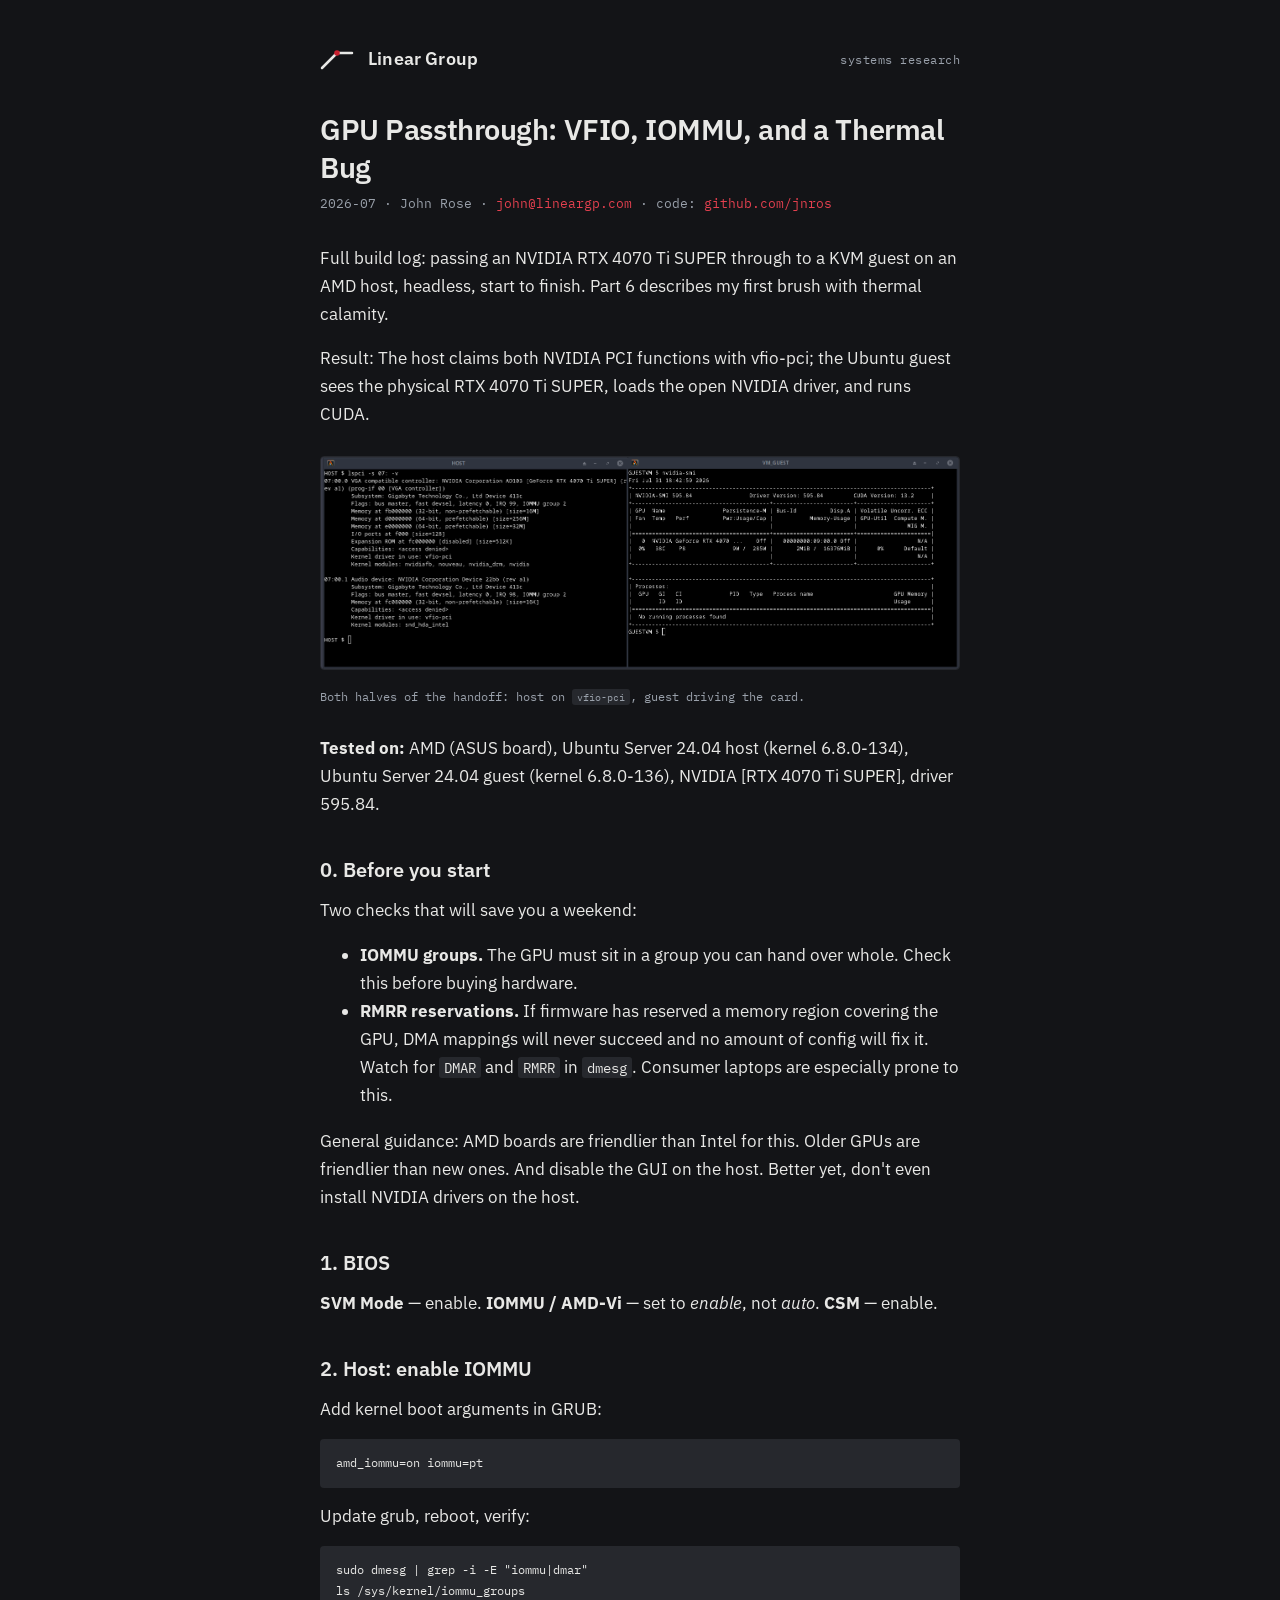
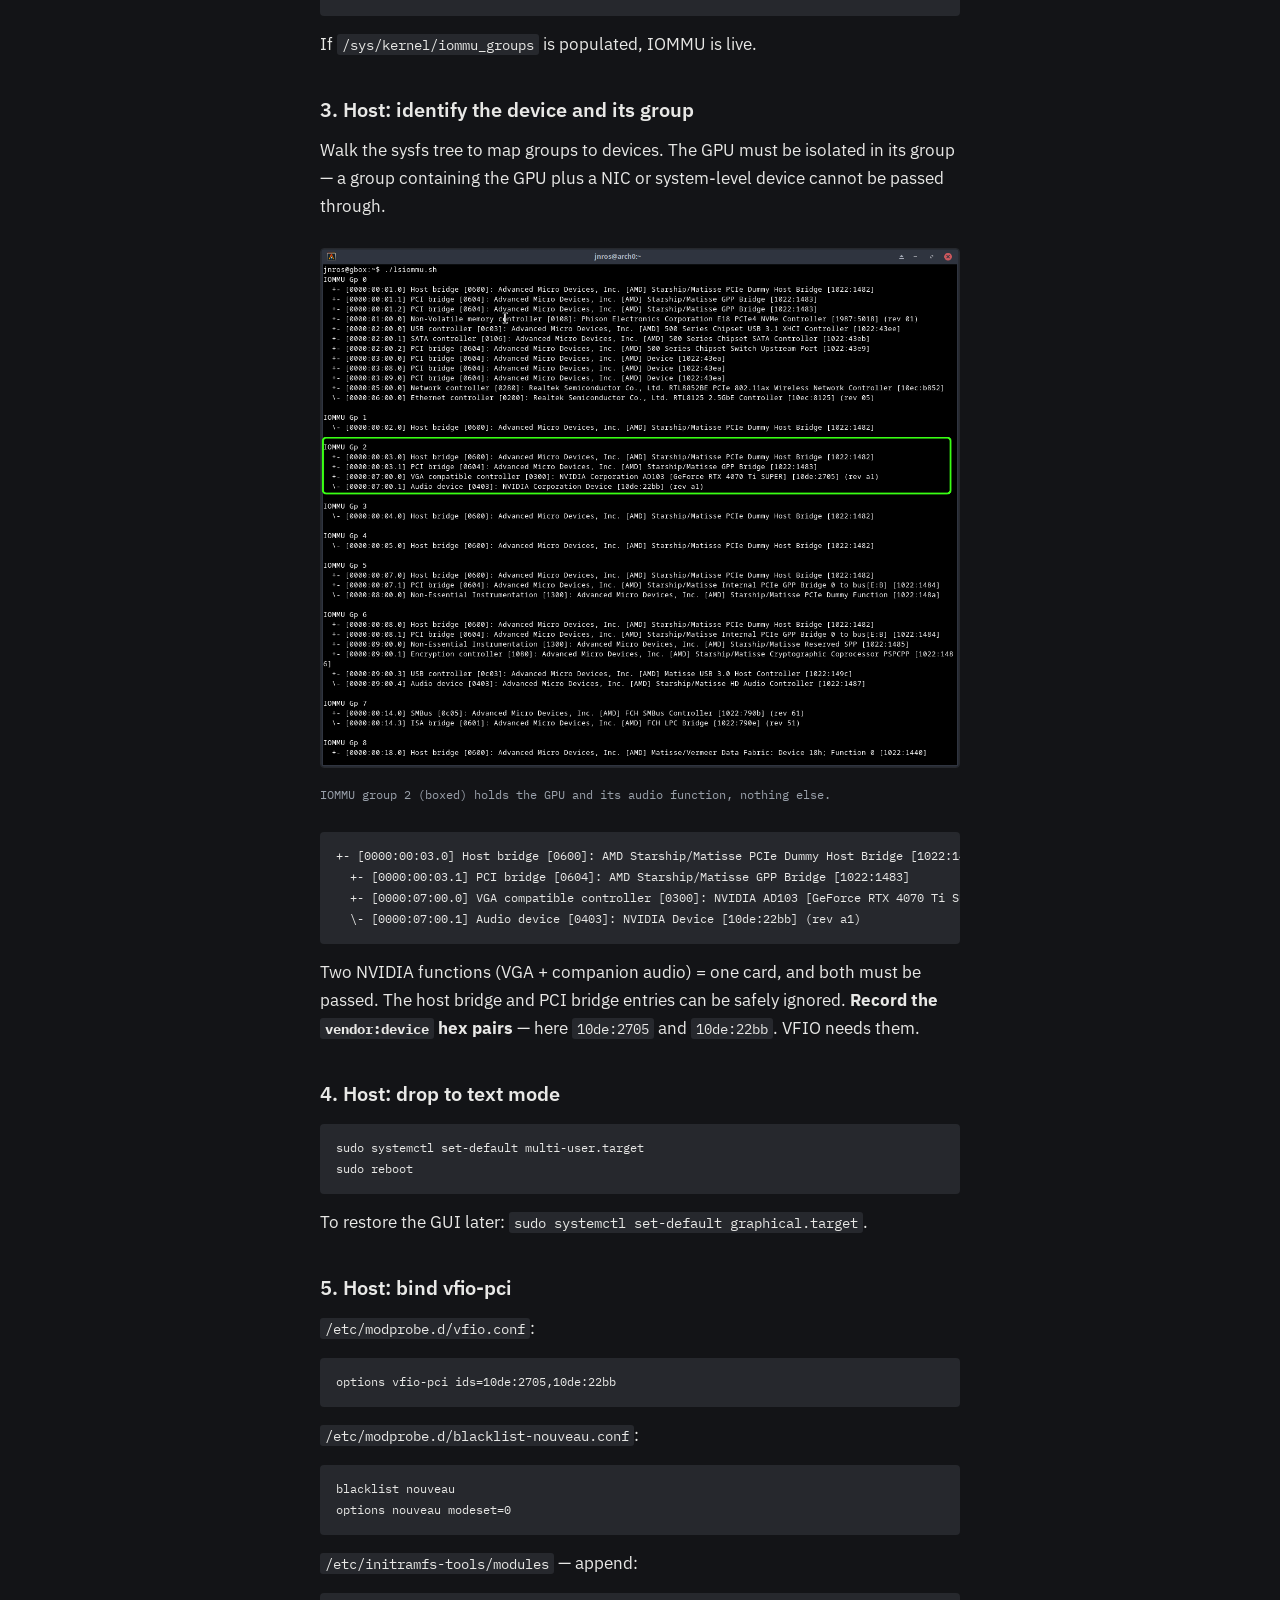
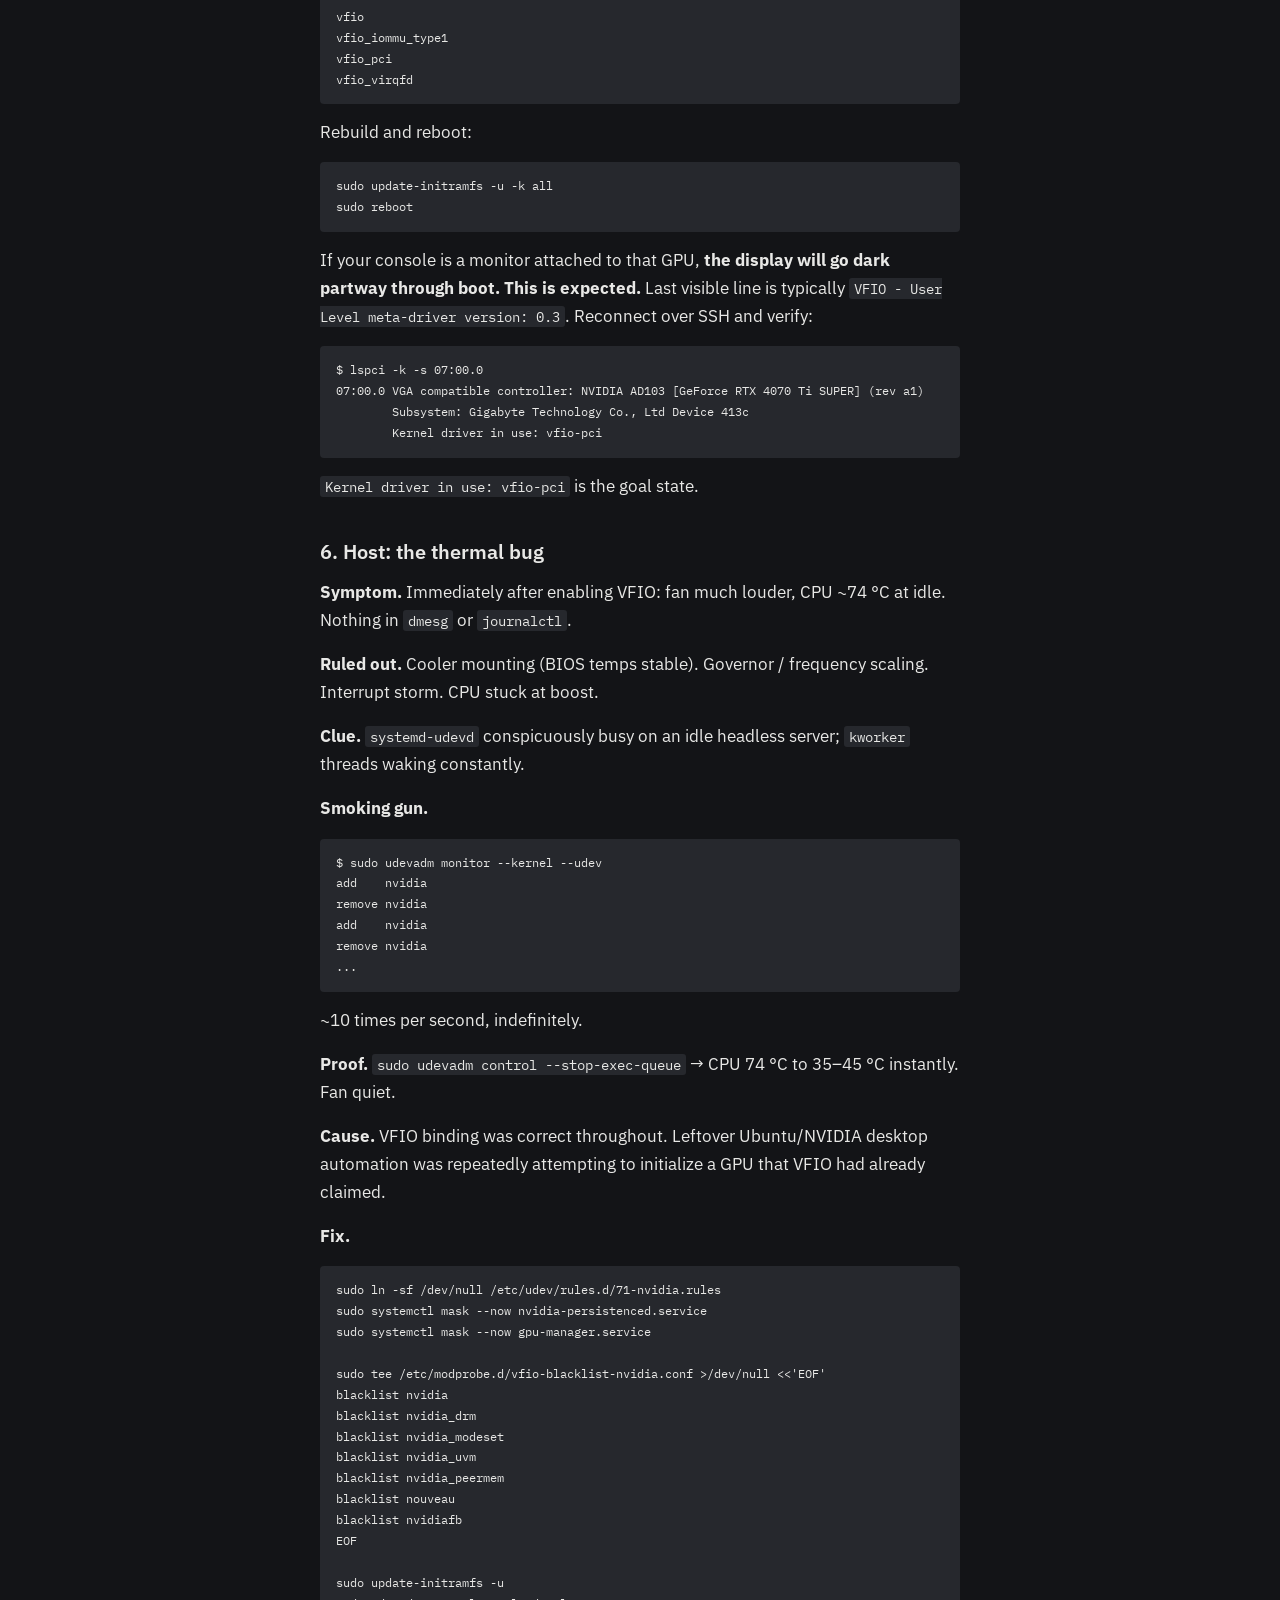
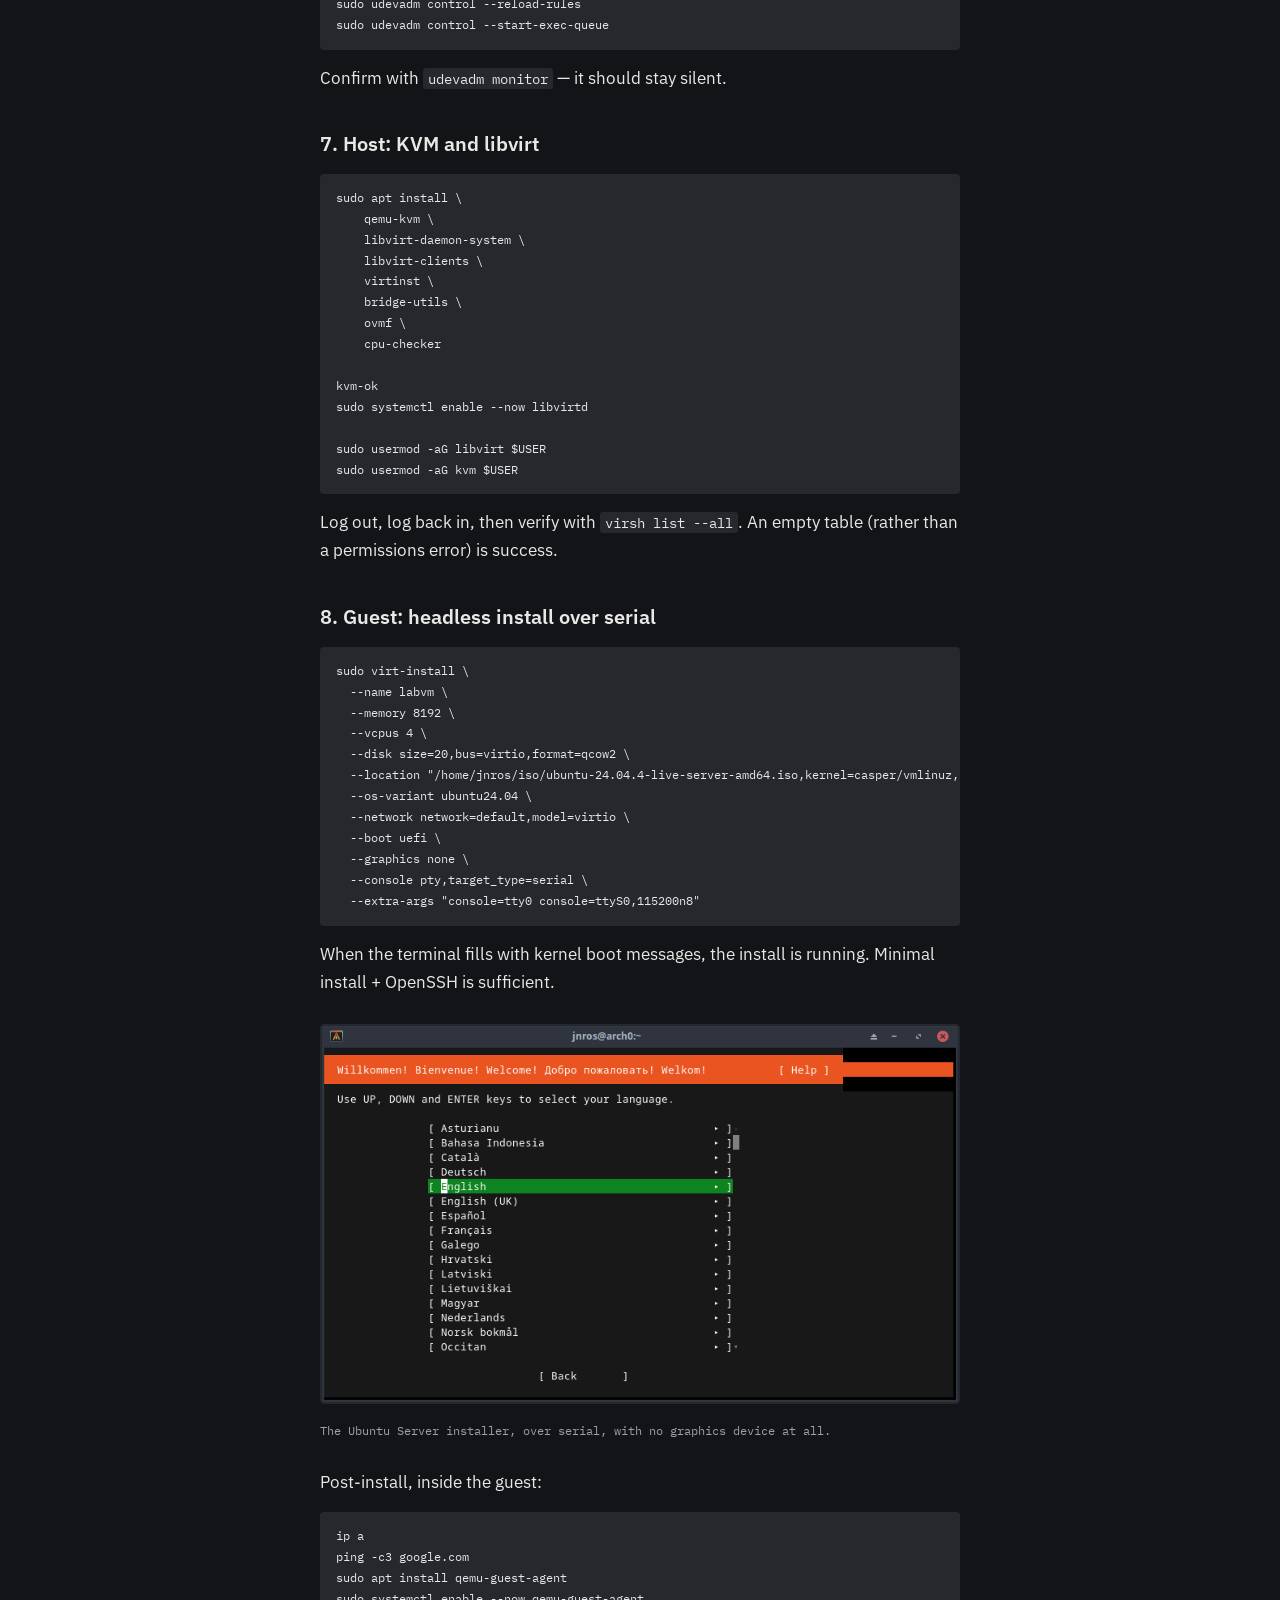
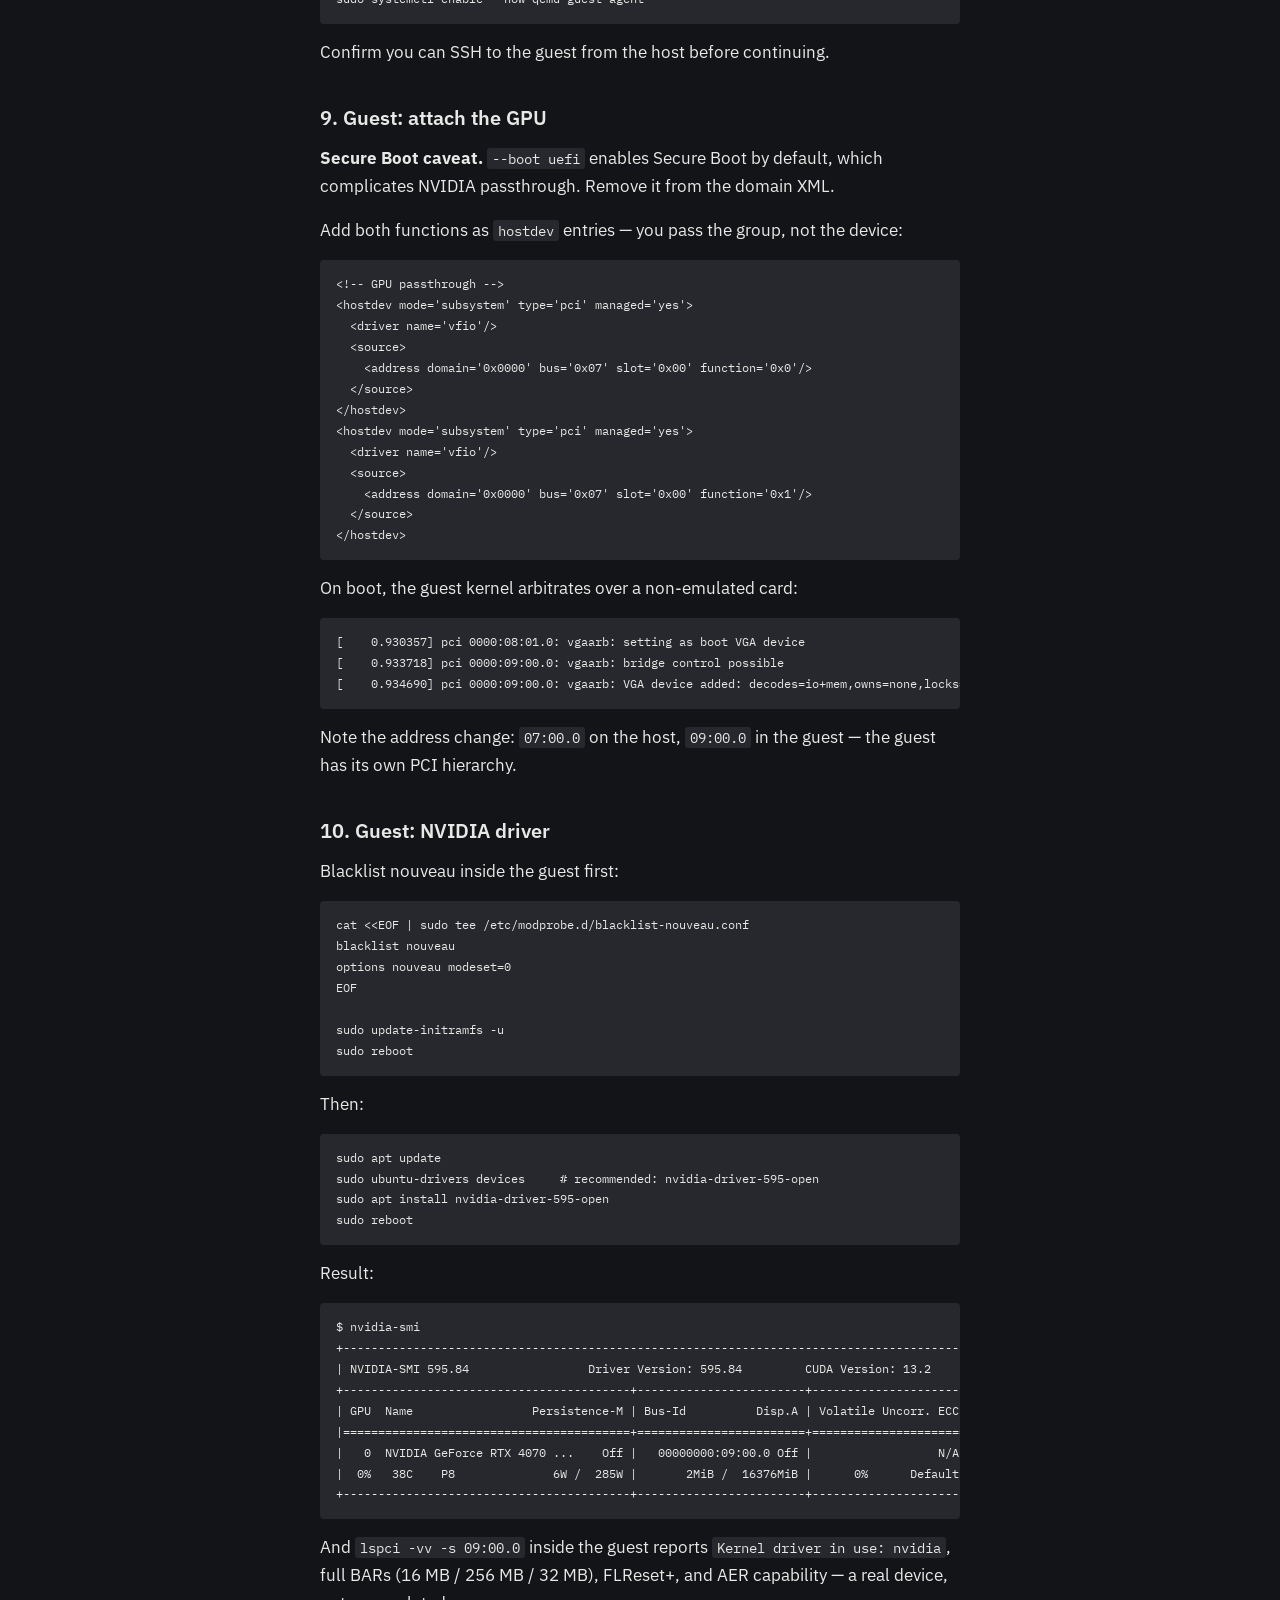
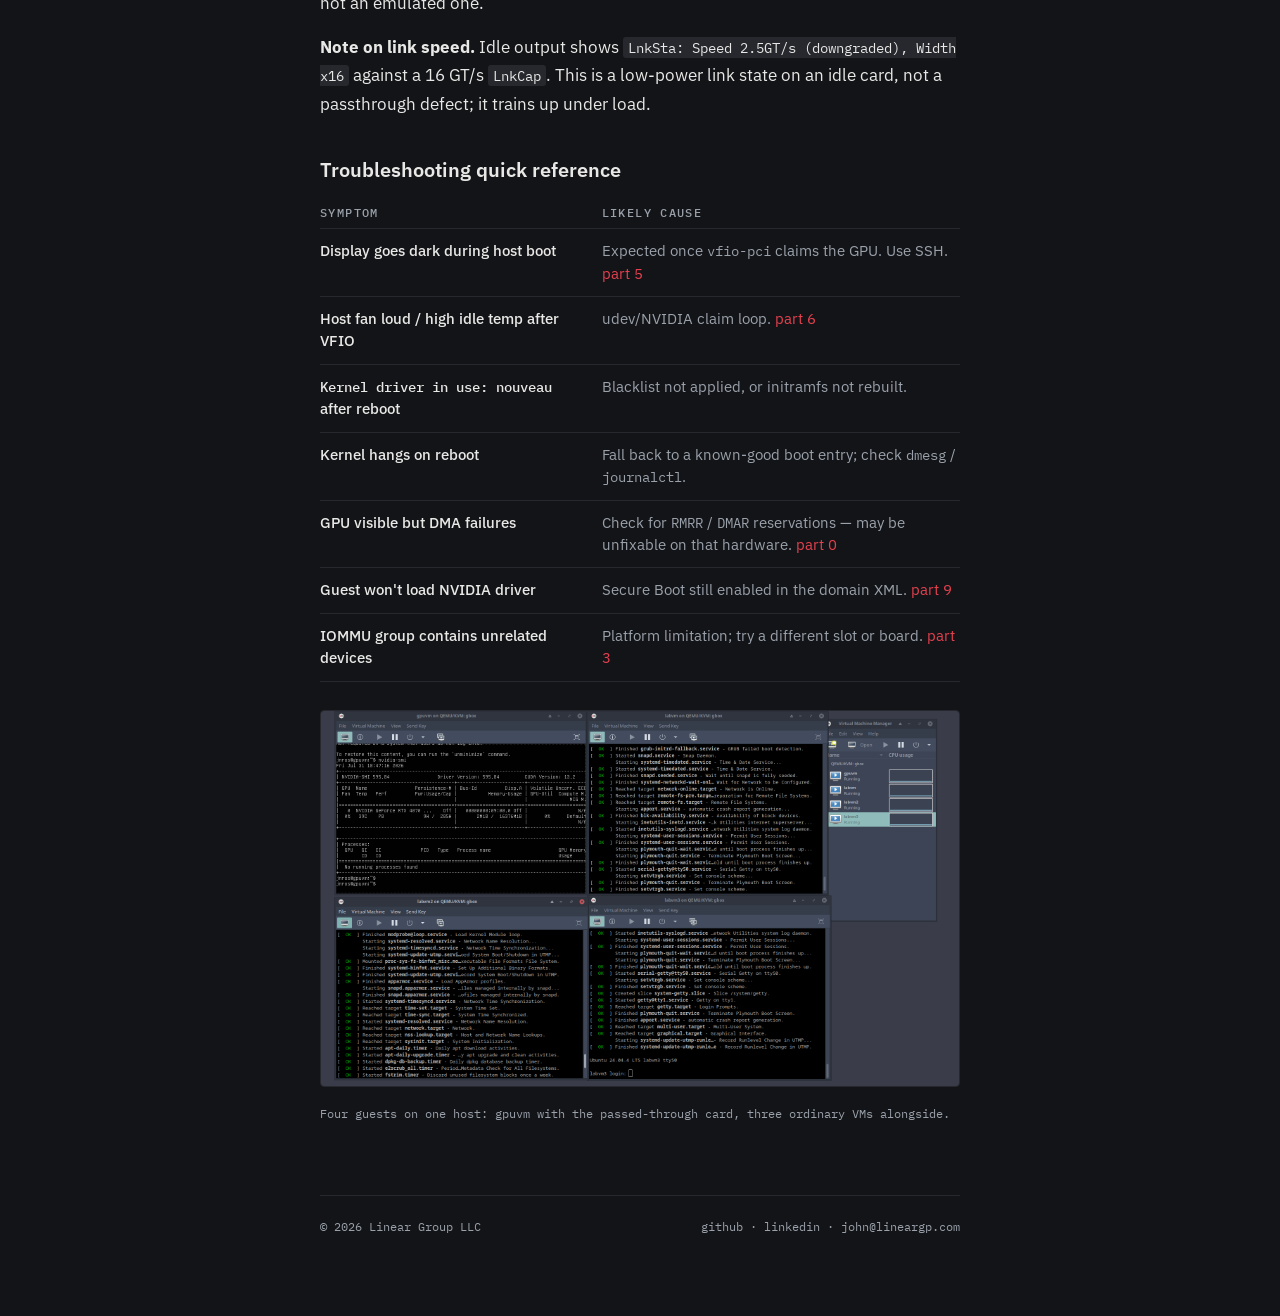
==== notes/2026-07-gpu-passthrough/index.html @ 6316d530 "07/31 updates" ====
<!DOCTYPE html>
<html lang="en" data-theme="dark">
<head>
<meta charset="utf-8">
<meta name="viewport" content="width=device-width, initial-scale=1">
<title>GPU Passthrough: VFIO, IOMMU, and a Thermal Bug — Linear Group</title>
<meta name="description" content="Passing an NVIDIA RTX 4070 Ti SUPER through to a KVM guest on an AMD host, headless, start to finish.">
<link rel="preconnect" href="https://fonts.googleapis.com">
<link rel="preconnect" href="https://fonts.gstatic.com" crossorigin>
<link href="https://fonts.googleapis.com/css2?family=IBM+Plex+Mono:wght@400;500&family=IBM+Plex+Sans:wght@400;500;600&display=swap" rel="stylesheet">
<link rel="stylesheet" href="/style.css">
<script>
  // both modes available; dark is the default, ?theme=light for light
  var t = new URLSearchParams(location.search).get("theme");
  document.documentElement.setAttribute("data-theme",
    t === "light" ? "light" : "dark");
</script>
<!-- Google tag (gtag.js) -->
<script async src="https://www.googletagmanager.com/gtag/js?id=G-K394KQK3GS"></script>
<script>
  window.dataLayer = window.dataLayer || [];
  function gtag(){dataLayer.push(arguments);}
  gtag('js', new Date());

  gtag('config', 'G-K394KQK3GS');
</script>
</head>
<body>
<div class="wrap">

<header class="site">
  <svg class="mark" width="34" height="24" viewBox="0 0 34 24" aria-hidden="true">
    <polyline points="2,21 17,6 32,6" fill="none" stroke="currentColor" stroke-width="2.5" stroke-linecap="round" stroke-linejoin="round"/>
    <circle cx="17" cy="6" r="2.8" fill="#C81F2E"/>
  </svg>
  <a class="wordmark" href="/">Linear Group</a>
  <span class="sub">systems research</span>
</header>

<article class="note">

<h1>GPU Passthrough: VFIO, IOMMU, and a Thermal Bug</h1>
<p class="meta">2026-07 · John Rose · <a href="mailto:john@lineargp.com">john@lineargp.com</a> · code: <a href="https://github.com/jnros">github.com/jnros</a></p>

<p>Full build log: passing an NVIDIA RTX 4070 Ti SUPER through to a KVM guest on an AMD host, headless, start to finish. Part 6 describes my first brush with thermal calamity.</p>

<p>Result: The host claims both NVIDIA PCI functions with vfio-pci; the Ubuntu guest sees the physical RTX 4070 Ti SUPER, loads the open NVIDIA driver, and runs CUDA.</p>

<figure>
  <a href="host_guest_gpu.png" target="_blank" rel="noopener">
    <img src="host_guest_gpu.png" alt="Two terminals side by side. Left, labelled HOST: lspci -s 07: -v shows the NVIDIA AD103 RTX 4070 Ti SUPER at 07:00.0 and its audio function at 07:00.1, both with 'Kernel driver in use: vfio-pci', both in IOMMU group 2. Right, labelled VM_GUEST: nvidia-smi reports driver 595.84, CUDA 13.2, one GeForce RTX 4070 at 09:00.0, 2MiB of 16376MiB used, no running processes.">
  </a>
  <figcaption>Both halves of the handoff: host on <code>vfio-pci</code>, guest driving the card.</figcaption>
</figure>

<p><strong>Tested on:</strong> AMD (ASUS board), Ubuntu Server 24.04 host (kernel 6.8.0-134), Ubuntu Server 24.04 guest (kernel 6.8.0-136), NVIDIA [RTX 4070 Ti SUPER], driver 595.84.</p>

<h2 id="before">0. Before you start</h2>
<p>Two checks that will save you a weekend:</p>
<ul>
  <li><strong>IOMMU groups.</strong> The GPU must sit in a group you can hand over whole. Check this before buying hardware.</li>
  <li><strong>RMRR reservations.</strong> If firmware has reserved a memory region covering the GPU, DMA mappings will never succeed and no amount of config will fix it. Watch for <code>DMAR</code> and <code>RMRR</code> in <code>dmesg</code>. Consumer laptops are especially prone to this.</li>
</ul>
<p>General guidance: AMD boards are friendlier than Intel for this. Older GPUs are friendlier than new ones. And disable the GUI on the host. Better yet, don't even install NVIDIA drivers on the host.</p>

<h2>1. BIOS</h2>
<p><strong>SVM Mode</strong> — enable. <strong>IOMMU / AMD-Vi</strong> — set to <em>enable</em>, not <em>auto</em>. <strong>CSM</strong> — enable.</p>

<h2>2. Host: enable IOMMU</h2>
<p>Add kernel boot arguments in GRUB:</p>
<pre><code>amd_iommu=on iommu=pt</code></pre>
<p>Update grub, reboot, verify:</p>
<pre><code>sudo dmesg | grep -i -E "iommu|dmar"
ls /sys/kernel/iommu_groups</code></pre>
<p>If <code>/sys/kernel/iommu_groups</code> is populated, IOMMU is live.</p>

<h2 id="groups">3. Host: identify the device and its group</h2>
<p>Walk the sysfs tree to map groups to devices. The GPU must be isolated in its group — a group containing the GPU plus a NIC or system-level device cannot be passed through.</p>

<figure>
  <a href="iommu_groups.png" target="_blank" rel="noopener">
    <img src="iommu_groups.png" alt="Terminal output of a script walking /sys/kernel/iommu_groups, listing devices per IOMMU group. Group 2 is outlined in green: it contains only the NVIDIA AD103 VGA controller and its companion audio function, plus two bridges.">
  </a>
  <figcaption>IOMMU group 2 (boxed) holds the GPU and its audio function, nothing else.</figcaption>
</figure>

<pre><code>+- [0000:00:03.0] Host bridge [0600]: AMD Starship/Matisse PCIe Dummy Host Bridge [1022:1482]
  +- [0000:00:03.1] PCI bridge [0604]: AMD Starship/Matisse GPP Bridge [1022:1483]
  +- [0000:07:00.0] VGA compatible controller [0300]: NVIDIA AD103 [GeForce RTX 4070 Ti SUPER] [10de:2705] (rev a1)
  \- [0000:07:00.1] Audio device [0403]: NVIDIA Device [10de:22bb] (rev a1)</code></pre>

<p>Two NVIDIA functions (VGA + companion audio) = one card, and both must be passed. The host bridge and PCI bridge entries can be safely ignored. <strong>Record the <code>vendor:device</code> hex pairs</strong> — here <code>10de:2705</code> and <code>10de:22bb</code>. VFIO needs them.</p>

<h2>4. Host: drop to text mode</h2>
<pre><code>sudo systemctl set-default multi-user.target
sudo reboot</code></pre>
<p>To restore the GUI later: <code>sudo systemctl set-default graphical.target</code>.</p>

<h2 id="vfio">5. Host: bind vfio-pci</h2>
<p><code>/etc/modprobe.d/vfio.conf</code>:</p>
<pre><code>options vfio-pci ids=10de:2705,10de:22bb</code></pre>
<p><code>/etc/modprobe.d/blacklist-nouveau.conf</code>:</p>
<pre><code>blacklist nouveau
options nouveau modeset=0</code></pre>
<p><code>/etc/initramfs-tools/modules</code> — append:</p>
<pre><code>vfio
vfio_iommu_type1
vfio_pci
vfio_virqfd</code></pre>
<p>Rebuild and reboot:</p>
<pre><code>sudo update-initramfs -u -k all
sudo reboot</code></pre>
<p>If your console is a monitor attached to that GPU, <strong>the display will go dark partway through boot. This is expected.</strong> Last visible line is typically <code>VFIO - User Level meta-driver version: 0.3</code>. Reconnect over SSH and verify:</p>
<pre><code>$ lspci -k -s 07:00.0
07:00.0 VGA compatible controller: NVIDIA AD103 [GeForce RTX 4070 Ti SUPER] (rev a1)
        Subsystem: Gigabyte Technology Co., Ltd Device 413c
        Kernel driver in use: vfio-pci</code></pre>
<p><code>Kernel driver in use: vfio-pci</code> is the goal state.</p>

<h2 id="thermal">6. Host: the thermal bug</h2>
<p><strong>Symptom.</strong> Immediately after enabling VFIO: fan much louder, CPU ~74&nbsp;°C at idle. Nothing in <code>dmesg</code> or <code>journalctl</code>.</p>
<p><strong>Ruled out.</strong> Cooler mounting (BIOS temps stable). Governor / frequency scaling. Interrupt storm. CPU stuck at boost.</p>
<p><strong>Clue.</strong> <code>systemd-udevd</code> conspicuously busy on an idle headless server; <code>kworker</code> threads waking constantly.</p>
<p><strong>Smoking gun.</strong></p>
<pre><code>$ sudo udevadm monitor --kernel --udev
add    nvidia
remove nvidia
add    nvidia
remove nvidia
...</code></pre>
<p>~10 times per second, indefinitely.</p>
<p><strong>Proof.</strong> <code>sudo udevadm control --stop-exec-queue</code> → CPU 74&nbsp;°C to 35–45&nbsp;°C instantly. Fan quiet.</p>
<p><strong>Cause.</strong> VFIO binding was correct throughout. Leftover Ubuntu/NVIDIA desktop automation was repeatedly attempting to initialize a GPU that VFIO had already claimed.</p>
<p><strong>Fix.</strong></p>
<pre><code>sudo ln -sf /dev/null /etc/udev/rules.d/71-nvidia.rules
sudo systemctl mask --now nvidia-persistenced.service
sudo systemctl mask --now gpu-manager.service

sudo tee /etc/modprobe.d/vfio-blacklist-nvidia.conf &gt;/dev/null &lt;&lt;'EOF'
blacklist nvidia
blacklist nvidia_drm
blacklist nvidia_modeset
blacklist nvidia_uvm
blacklist nvidia_peermem
blacklist nouveau
blacklist nvidiafb
EOF

sudo update-initramfs -u
sudo udevadm control --reload-rules
sudo udevadm control --start-exec-queue</code></pre>
<p>Confirm with <code>udevadm monitor</code> — it should stay silent.</p>

<h2>7. Host: KVM and libvirt</h2>
<pre><code>sudo apt install \
    qemu-kvm \
    libvirt-daemon-system \
    libvirt-clients \
    virtinst \
    bridge-utils \
    ovmf \
    cpu-checker

kvm-ok
sudo systemctl enable --now libvirtd

sudo usermod -aG libvirt $USER
sudo usermod -aG kvm $USER</code></pre>
<p>Log out, log back in, then verify with <code>virsh list --all</code>. An empty table (rather than a permissions error) is success.</p>

<h2>8. Guest: headless install over serial</h2>
<pre><code>sudo virt-install \
  --name labvm \
  --memory 8192 \
  --vcpus 4 \
  --disk size=20,bus=virtio,format=qcow2 \
  --location "/home/jnros/iso/ubuntu-24.04.4-live-server-amd64.iso,kernel=casper/vmlinuz,initrd=casper/initrd" \
  --os-variant ubuntu24.04 \
  --network network=default,model=virtio \
  --boot uefi \
  --graphics none \
  --console pty,target_type=serial \
  --extra-args "console=tty0 console=ttyS0,115200n8"</code></pre>
<p>When the terminal fills with kernel boot messages, the install is running. Minimal install + OpenSSH is sufficient.</p>

<figure>
  <a href="guest_install.png" target="_blank" rel="noopener">
    <img src="guest_install.png" alt="Ubuntu Server installer welcome screen rendered over a serial console inside the KVM guest.">
  </a>
  <figcaption>The Ubuntu Server installer, over serial, with no graphics device at all.</figcaption>
</figure>

<p>Post-install, inside the guest:</p>
<pre><code>ip a
ping -c3 google.com
sudo apt install qemu-guest-agent
sudo systemctl enable --now qemu-guest-agent</code></pre>
<p>Confirm you can SSH to the guest from the host before continuing.</p>

<h2 id="attach">9. Guest: attach the GPU</h2>
<p><strong>Secure Boot caveat.</strong> <code>--boot uefi</code> enables Secure Boot by default, which complicates NVIDIA passthrough. Remove it from the domain XML.</p>
<p>Add both functions as <code>hostdev</code> entries — you pass the group, not the device:</p>
<pre><code>&lt;!-- GPU passthrough --&gt;
&lt;hostdev mode='subsystem' type='pci' managed='yes'&gt;
  &lt;driver name='vfio'/&gt;
  &lt;source&gt;
    &lt;address domain='0x0000' bus='0x07' slot='0x00' function='0x0'/&gt;
  &lt;/source&gt;
&lt;/hostdev&gt;
&lt;hostdev mode='subsystem' type='pci' managed='yes'&gt;
  &lt;driver name='vfio'/&gt;
  &lt;source&gt;
    &lt;address domain='0x0000' bus='0x07' slot='0x00' function='0x1'/&gt;
  &lt;/source&gt;
&lt;/hostdev&gt;</code></pre>
<p>On boot, the guest kernel arbitrates over a non-emulated card:</p>
<pre><code>[    0.930357] pci 0000:08:01.0: vgaarb: setting as boot VGA device
[    0.933718] pci 0000:09:00.0: vgaarb: bridge control possible
[    0.934690] pci 0000:09:00.0: vgaarb: VGA device added: decodes=io+mem,owns=none,locks=none</code></pre>
<p>Note the address change: <code>07:00.0</code> on the host, <code>09:00.0</code> in the guest — the guest has its own PCI hierarchy.</p>

<h2>10. Guest: NVIDIA driver</h2>
<p>Blacklist nouveau inside the guest first:</p>
<pre><code>cat &lt;&lt;EOF | sudo tee /etc/modprobe.d/blacklist-nouveau.conf
blacklist nouveau
options nouveau modeset=0
EOF

sudo update-initramfs -u
sudo reboot</code></pre>
<p>Then:</p>
<pre><code>sudo apt update
sudo ubuntu-drivers devices     # recommended: nvidia-driver-595-open
sudo apt install nvidia-driver-595-open
sudo reboot</code></pre>
<p>Result:</p>
<pre><code>$ nvidia-smi
+-----------------------------------------------------------------------------------------+
| NVIDIA-SMI 595.84                 Driver Version: 595.84         CUDA Version: 13.2     |
+-----------------------------------------+------------------------+----------------------+
| GPU  Name                 Persistence-M | Bus-Id          Disp.A | Volatile Uncorr. ECC |
|=========================================+========================+======================|
|   0  NVIDIA GeForce RTX 4070 ...    Off |   00000000:09:00.0 Off |                  N/A |
|  0%   38C    P8              6W /  285W |       2MiB /  16376MiB |      0%      Default |
+-----------------------------------------+------------------------+----------------------+</code></pre>
<p>And <code>lspci -vv -s 09:00.0</code> inside the guest reports <code>Kernel driver in use: nvidia</code>, full BARs (16&nbsp;MB / 256&nbsp;MB / 32&nbsp;MB), FLReset+, and AER capability — a real device, not an emulated one.</p>
<p><strong>Note on link speed.</strong> Idle output shows <code>LnkSta: Speed 2.5GT/s (downgraded), Width x16</code> against a 16&nbsp;GT/s <code>LnkCap</code>. This is a low-power link state on an idle card, not a passthrough defect; it trains up under load.</p>

<h2>Troubleshooting quick reference</h2>
<table>
  <thead>
    <tr><th scope="col">Symptom</th><th scope="col">Likely cause</th></tr>
  </thead>
  <tbody>
    <tr>
      <td>Display goes dark during host boot</td>
      <td>Expected once <code>vfio-pci</code> claims the GPU. Use SSH. <a href="#vfio">part 5</a></td>
    </tr>
    <tr>
      <td>Host fan loud / high idle temp after VFIO</td>
      <td>udev/NVIDIA claim loop. <a href="#thermal">part 6</a></td>
    </tr>
    <tr>
      <td><code>Kernel driver in use: nouveau</code> after reboot</td>
      <td>Blacklist not applied, or initramfs not rebuilt.</td>
    </tr>
    <tr>
      <td>Kernel hangs on reboot</td>
      <td>Fall back to a known-good boot entry; check <code>dmesg</code> / <code>journalctl</code>.</td>
    </tr>
    <tr>
      <td>GPU visible but DMA failures</td>
      <td>Check for <code>RMRR</code> / <code>DMAR</code> reservations — may be unfixable on that hardware. <a href="#before">part 0</a></td>
    </tr>
    <tr>
      <td>Guest won't load NVIDIA driver</td>
      <td>Secure Boot still enabled in the domain XML. <a href="#attach">part 9</a></td>
    </tr>
    <tr>
      <td>IOMMU group contains unrelated devices</td>
      <td>Platform limitation; try a different slot or board. <a href="#groups">part 3</a></td>
    </tr>
  </tbody>
</table>

<figure>
  <a href="kvm_lab.png" target="_blank" rel="noopener">
    <img src="kvm_lab.png" alt="Four QEMU/KVM console windows on one desktop with virt-manager behind them. Top left is gpuvm, logged in, running nvidia-smi: driver 595.84, CUDA 13.2, one GeForce RTX 4070 at 09:00.0, idle. The other three windows are labvm, labvm2 and labvm3 showing ordinary systemd boot logs. virt-manager lists all four as Running.">
  </a>
  <figcaption>Four guests on one host: gpuvm with the passed-through card, three ordinary VMs alongside.</figcaption>
</figure>

</article>

<footer class="site">
  <span>© 2026 Linear Group LLC</span>
  <span><a href="https://github.com/jnros">github</a> · <a href="https://www.linkedin.com/in/johnrose/">linkedin</a> · <a href="mailto:john@lineargp.com">john@lineargp.com</a></span>
</footer>

</div>
</body>
</html>
---- style.css ----
/* Linear Group — research site
   Type: IBM Plex Sans / IBM Plex Mono
   Accent: trace red, used sparingly */

:root {
  --paper: #FCFCFB;
  --ink: #16181C;
  --muted: #5C6470;
  --faint: #E4E6E9;
  --trace: #C81F2E;
  --maxw: 680px;
}

@media (prefers-color-scheme: dark) {
  :root {
    --paper: #131417;
    --ink: #E8E8E6;
    --muted: #9AA1AB;
    --faint: #26282D;
    --trace: #E4404F;
  }
}

/* forced themes (?theme=light|dark) — win over system pref */
html[data-theme="light"] {
  --paper: #FCFCFB;
  --ink: #16181C;
  --muted: #5C6470;
  --faint: #E4E6E9;
  --trace: #C81F2E;
  color-scheme: light;
}
html[data-theme="dark"] {
  --paper: #131417;
  --ink: #E8E8E6;
  --muted: #9AA1AB;
  --faint: #26282D;
  --trace: #E4404F;
  color-scheme: dark;
}

.themeswitch { font-size: .8rem; }
.themeswitch a { color: var(--muted); }
.themeswitch a.on { color: var(--trace); font-weight: 500; }

* { box-sizing: border-box; }

html { font-size: 17px; }

body {
  margin: 0;
  background: var(--paper);
  color: var(--ink);
  font-family: "IBM Plex Sans", -apple-system, "Segoe UI", sans-serif;
  line-height: 1.65;
  -webkit-font-smoothing: antialiased;
}

.wrap {
  max-width: var(--maxw);
  margin: 0 auto;
  padding: 0 20px 80px;
}

/* ---------- header ---------- */

header.site {
  padding: 44px 0 28px;
  display: flex;
  align-items: center;
  gap: 14px;
}

.mark { flex: none; display: block; }

.wordmark {
  font-weight: 600;
  font-size: 1.05rem;
  letter-spacing: 0.01em;
  text-decoration: none;
  color: var(--ink);
}

.wordmark:hover { color: var(--trace); }

header.site .sub {
  margin-left: auto;
  font-family: "IBM Plex Mono", monospace;
  font-size: 0.72rem;
  color: var(--muted);
  letter-spacing: 0.04em;
}

/* ---------- intro ---------- */

.intro h1 {
  font-size: 1.9rem;
  line-height: 1.25;
  font-weight: 600;
  letter-spacing: -0.015em;
  margin: 28px 0 14px;
}

.intro p {
  color: var(--muted);
  margin: 0 0 10px;
  max-width: 56ch;
}

.intro .byline {
  font-family: "IBM Plex Mono", monospace;
  font-size: 0.78rem;
  color: var(--ink);
  margin-top: 18px;
}

.intro .byline a { color: var(--trace); text-decoration: none; }
.intro .byline a:hover { text-decoration: underline; }

/* ---------- notes ledger ---------- */

section.ledger { margin-top: 48px; }

.ledger h2 {
  font-family: "IBM Plex Mono", monospace;
  font-size: 0.72rem;
  font-weight: 500;
  letter-spacing: 0.14em;
  text-transform: uppercase;
  color: var(--muted);
  margin: 0 0 6px;
}

ul.notes {
  list-style: none;
  margin: 0;
  padding: 0;
}

ul.notes li {
  border-top: 1px solid var(--faint);
  padding: 14px 0;
  display: grid;
  grid-template-columns: 84px 1fr;
  gap: 16px;
  align-items: baseline;
}

ul.notes li:last-child { border-bottom: 1px solid var(--faint); }

.notes .date {
  font-family: "IBM Plex Mono", monospace;
  font-size: 0.75rem;
  color: var(--muted);
  white-space: nowrap;
}

.notes .title a {
  color: var(--ink);
  text-decoration: none;
  font-weight: 500;
}

.notes .title a:hover { color: var(--trace); }

.notes .finding {
  display: block;
  color: var(--muted);
  font-size: 0.88rem;
  margin-top: 2px;
}

.notes .links {
  display: block;
  margin-top: 4px;
  font-family: "IBM Plex Mono", monospace;
  font-size: 0.72rem;
}

.notes .links a {
  color: var(--trace);
  text-decoration: none;
  margin-right: 14px;
}

.notes .links a:hover { text-decoration: underline; }

@media (max-width: 480px) {
  ul.notes li { grid-template-columns: 1fr; gap: 2px; }
}

/* ---------- provenance / about ---------- */

section.prov { margin-top: 56px; }

.prov h2 {
  font-family: "IBM Plex Mono", monospace;
  font-size: 0.72rem;
  font-weight: 500;
  letter-spacing: 0.14em;
  text-transform: uppercase;
  color: var(--muted);
  margin: 0 0 12px;
}

.prov p { max-width: 58ch; margin: 0 0 12px; }
.prov a { color: var(--trace); text-decoration: none; }
.prov a:hover { text-decoration: underline; }

/* ---------- footer ---------- */

footer.site {
  margin-top: 72px;
  padding-top: 20px;
  border-top: 1px solid var(--faint);
  font-family: "IBM Plex Mono", monospace;
  font-size: 0.72rem;
  color: var(--muted);
  display: flex;
  justify-content: space-between;
  flex-wrap: wrap;
  gap: 8px;
}

footer.site a { color: var(--muted); text-decoration: none; }
footer.site a:hover { color: var(--trace); }

/* ---------- note pages ---------- */

article.note h1 {
  font-size: 1.7rem;
  line-height: 1.3;
  font-weight: 600;
  letter-spacing: -0.015em;
  margin: 10px 0 6px;
}

article.note .meta {
  font-family: "IBM Plex Mono", monospace;
  font-size: 0.75rem;
  color: var(--muted);
  margin-bottom: 30px;
}

article.note .meta a { color: var(--trace); text-decoration: none; }

article.note h2 {
  font-size: 1.15rem;
  font-weight: 600;
  margin: 36px 0 10px;
}

article.note p { margin: 0 0 16px; }

article.note figure {
  margin: 28px 0;
}

article.note figure img {
  width: 100%;
  height: auto;
  border: 1px solid var(--faint);
  border-radius: 4px;
}

article.note figcaption {
  font-family: "IBM Plex Mono", monospace;
  font-size: 0.72rem;
  color: var(--muted);
  margin-top: 8px;
}

article.note code {
  font-family: "IBM Plex Mono", monospace;
  font-size: 0.85em;
  background: var(--faint);
  padding: 1px 5px;
  border-radius: 3px;
}

article.note pre {
  background: var(--faint);
  padding: 14px 16px;
  border-radius: 4px;
  overflow-x: auto;
  font-size: 0.82rem;
  line-height: 1.5;
}

article.note pre code { background: none; padding: 0; }

article.note a { color: var(--trace); text-decoration: none; }
article.note a:hover { text-decoration: underline; }

/* reference tables (troubleshooting, etc.) */

article.note table {
  width: 100%;
  border-collapse: collapse;
  margin: 18px 0 28px;
  font-size: 0.88rem;
  line-height: 1.5;
}

article.note thead th {
  text-align: left;
  font-family: "IBM Plex Mono", monospace;
  font-size: 0.68rem;
  font-weight: 500;
  letter-spacing: 0.12em;
  text-transform: uppercase;
  color: var(--muted);
  border-bottom: 1px solid var(--faint);
  padding: 0 16px 7px 0;
}

article.note tbody td {
  vertical-align: top;
  border-top: 1px solid var(--faint);
  padding: 11px 16px 11px 0;
  color: var(--muted);
}

article.note tbody tr:last-child td { border-bottom: 1px solid var(--faint); }

article.note thead th:last-child,
article.note tbody td:last-child { padding-right: 0; }

article.note tbody td:first-child {
  width: 44%;
  color: var(--ink);
  font-weight: 500;
}

article.note table code {
  background: none;
  padding: 0;
  font-size: 0.92em;
}

@media (max-width: 560px) {
  article.note table,
  article.note tbody,
  article.note tbody tr,
  article.note tbody td { display: block; width: auto; }
  article.note thead { display: none; }
  article.note tbody tr {
    border-top: 1px solid var(--faint);
    padding: 10px 0;
  }
  article.note tbody tr:last-child { border-bottom: 1px solid var(--faint); }
  article.note tbody td { border: 0; padding: 0; }
  article.note tbody td:last-child { border-bottom: 0; }
  article.note tbody td:first-child { width: auto; margin-bottom: 2px; }
}

article.note .implications {
  border-left: 3px solid var(--trace);
  padding: 4px 0 4px 18px;
  margin: 32px 0;
}

article.note .implications h2 { margin-top: 0; }

/* accessibility */
a:focus-visible {
  outline: 2px solid var(--trace);
  outline-offset: 2px;
  border-radius: 2px;
}

@media (prefers-reduced-motion: reduce) {
  * { transition: none !important; }
}
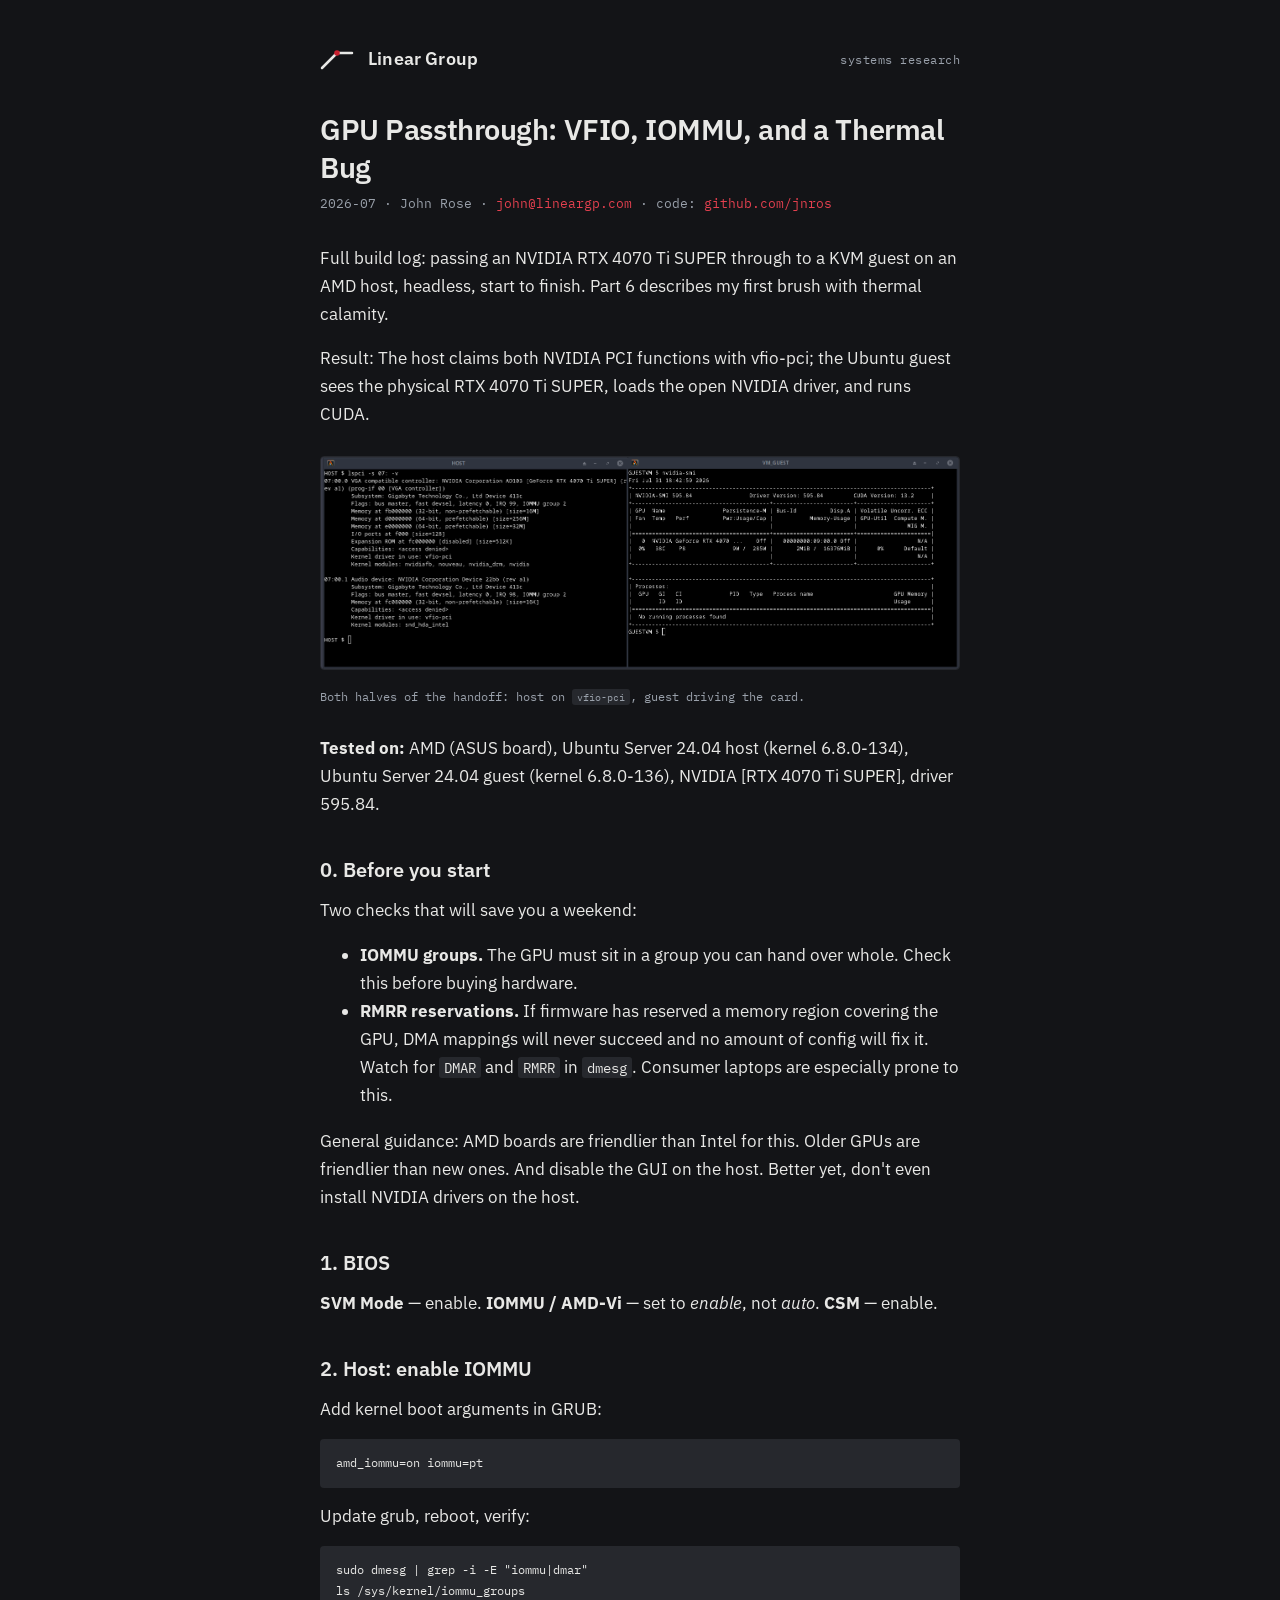
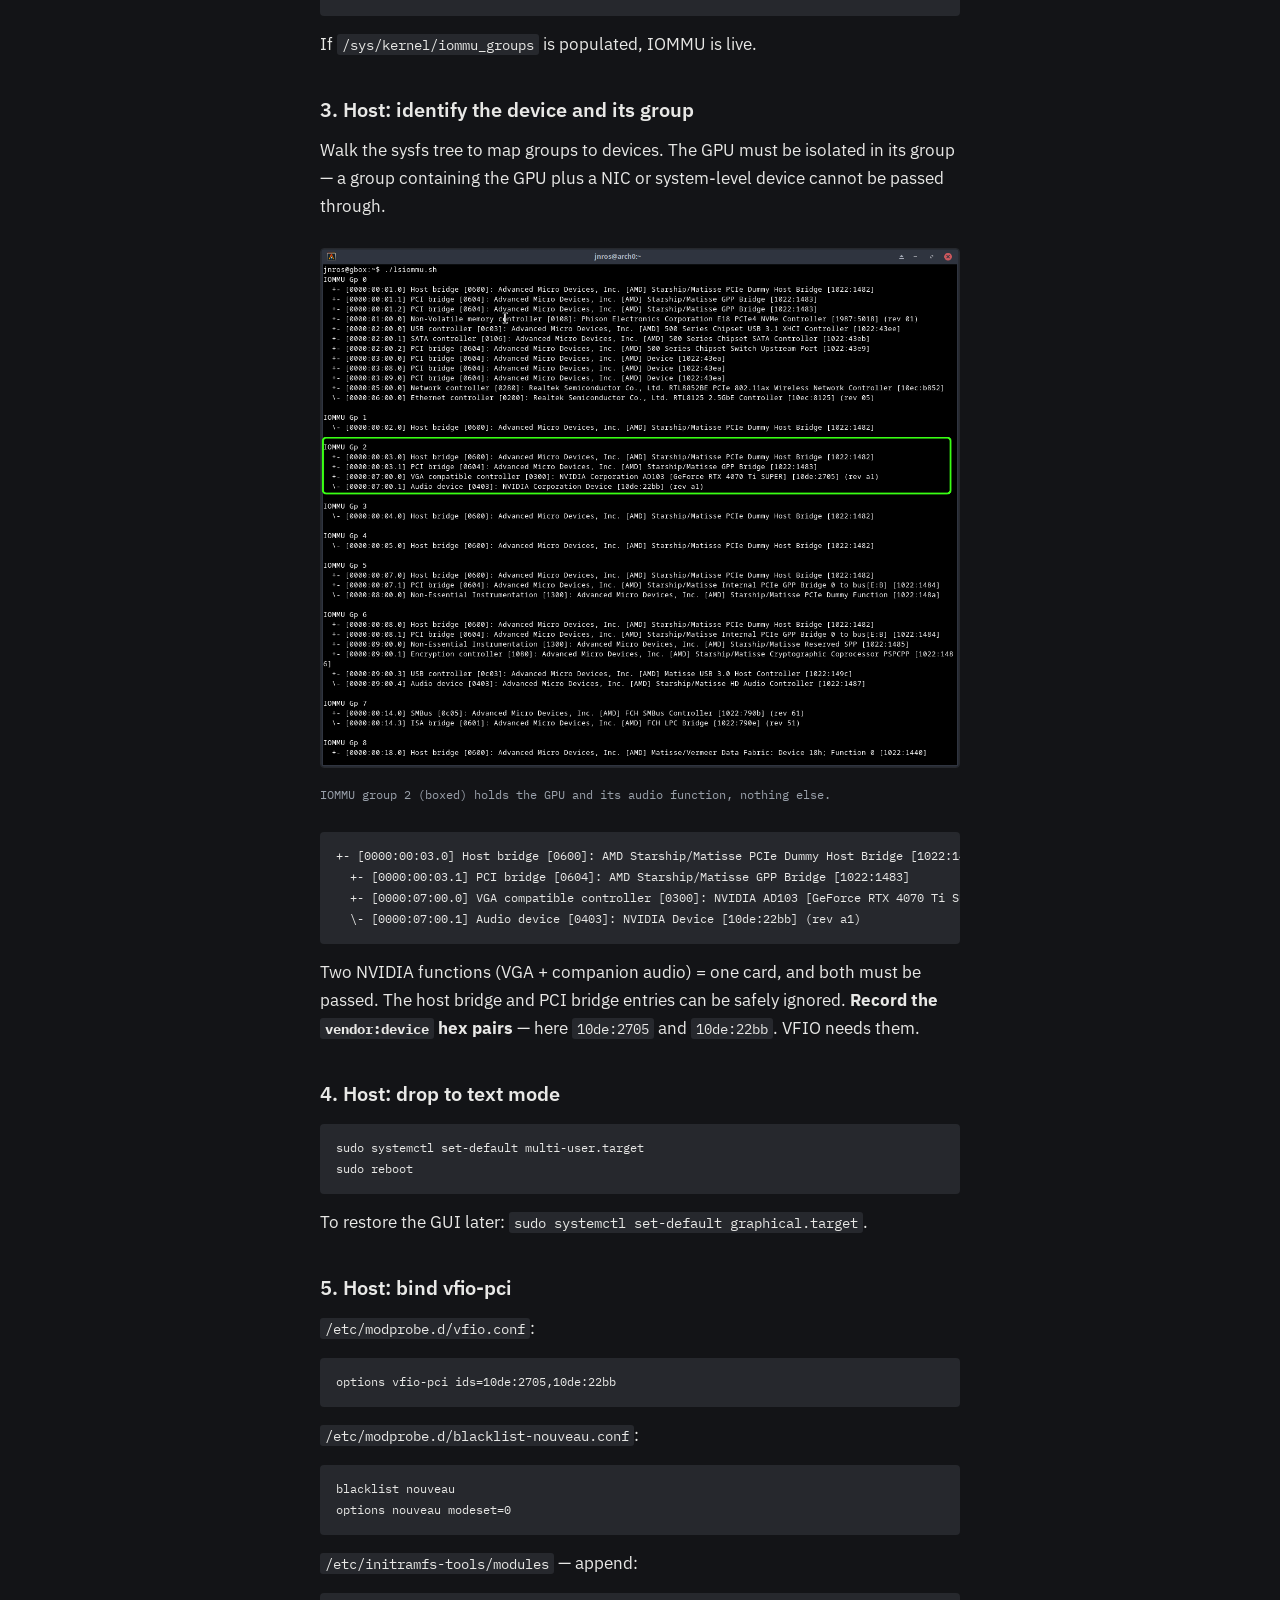
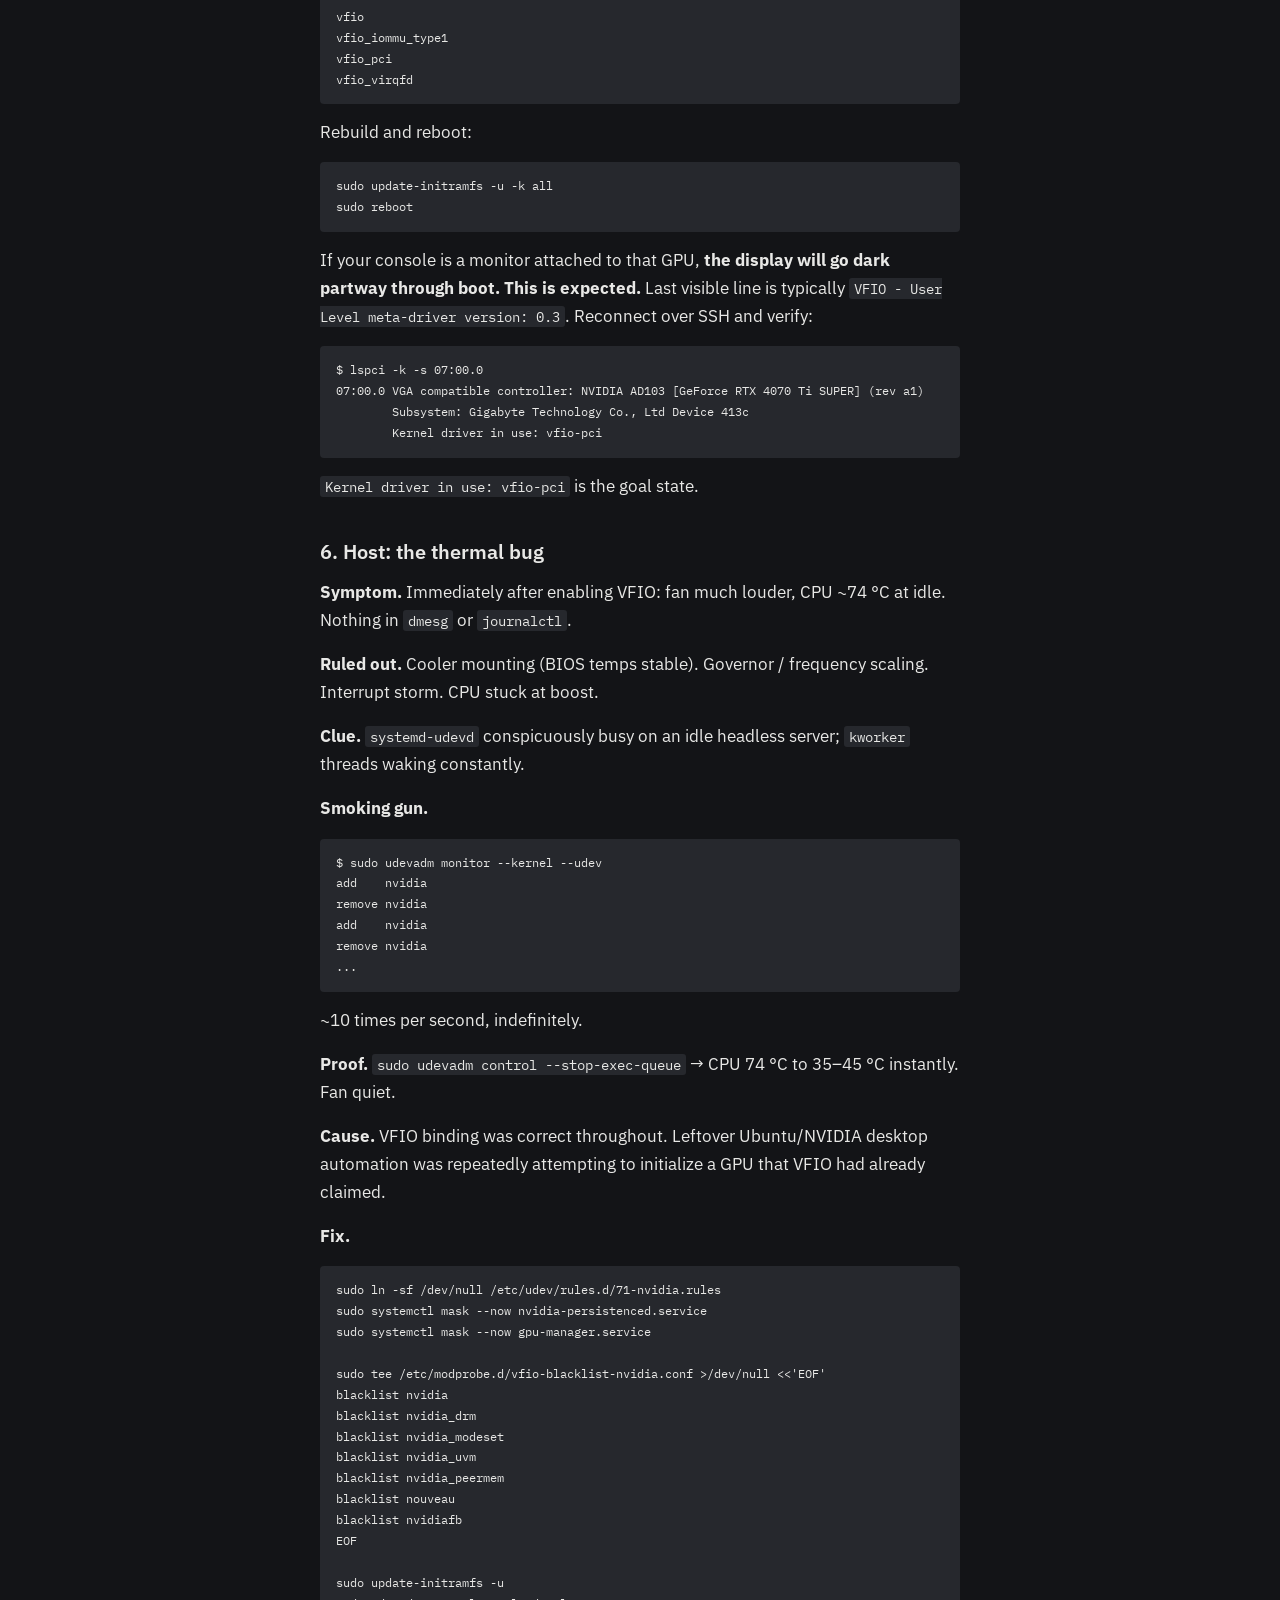
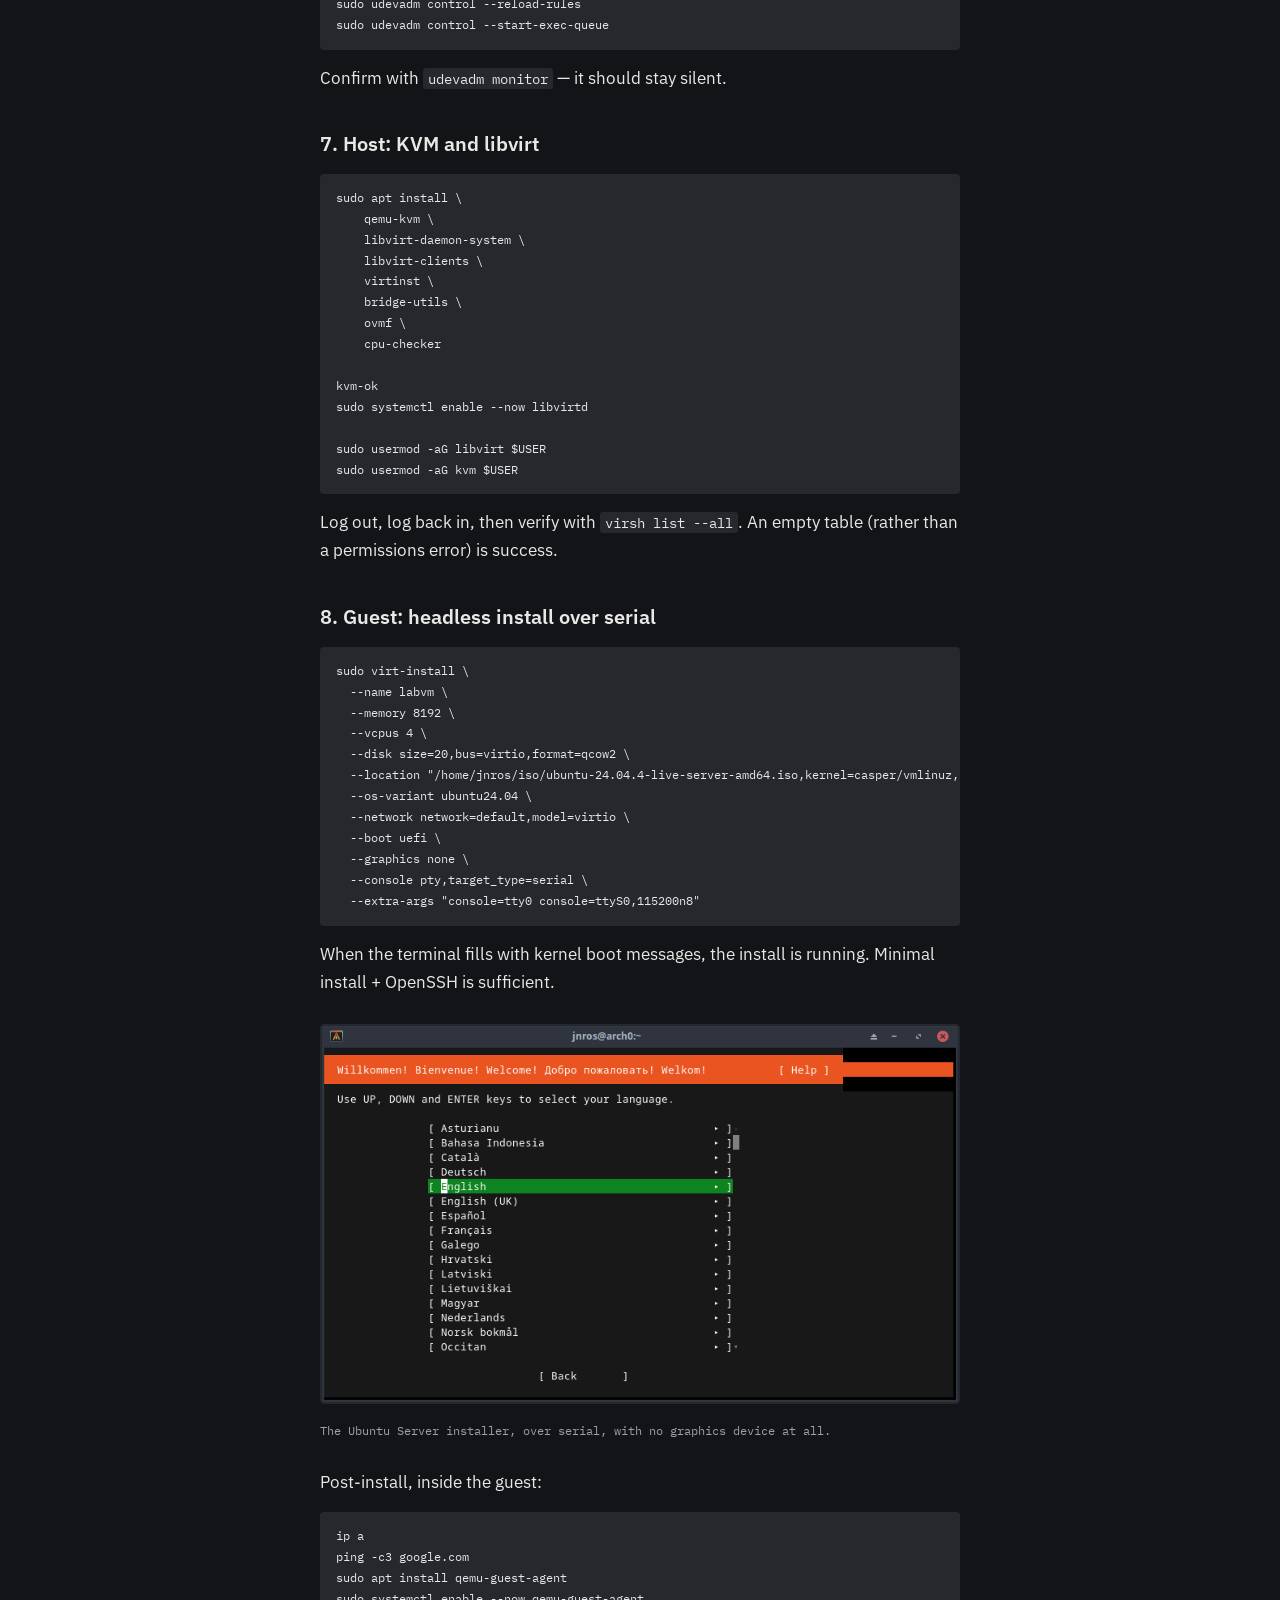
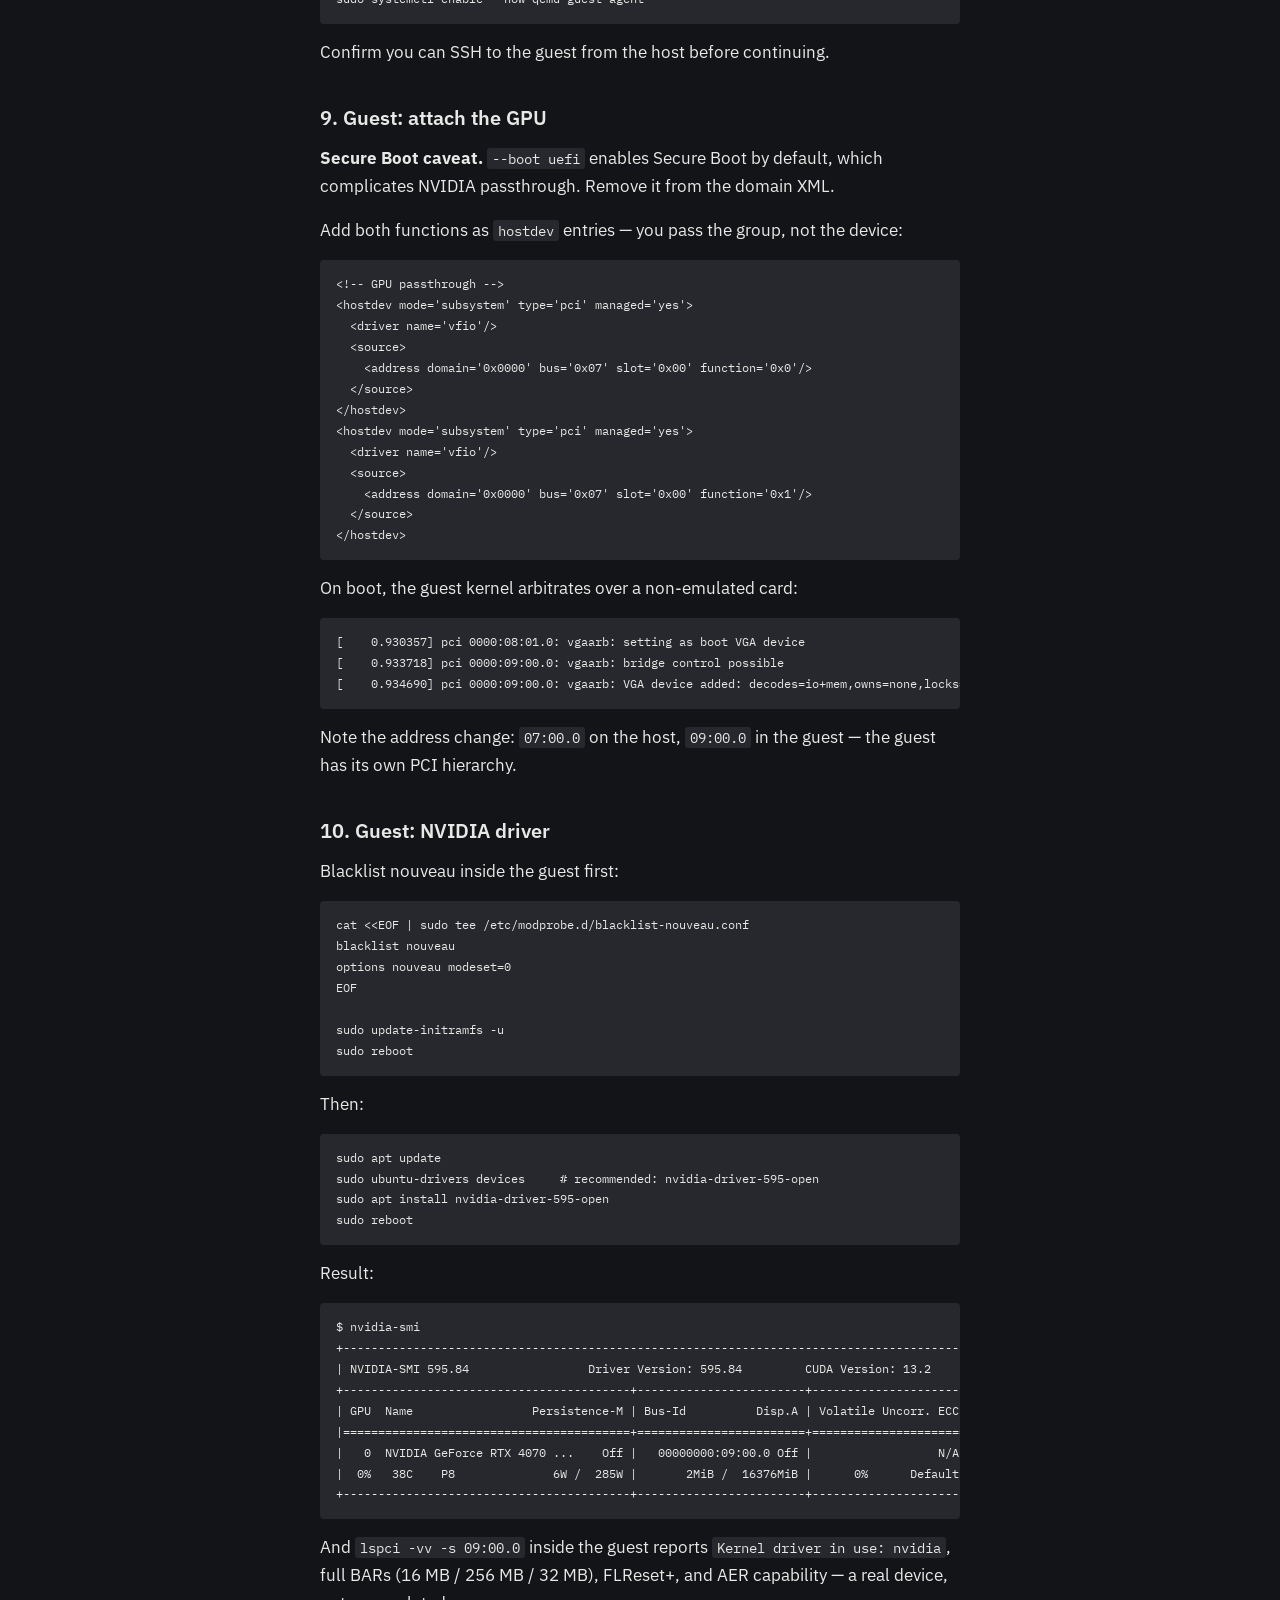
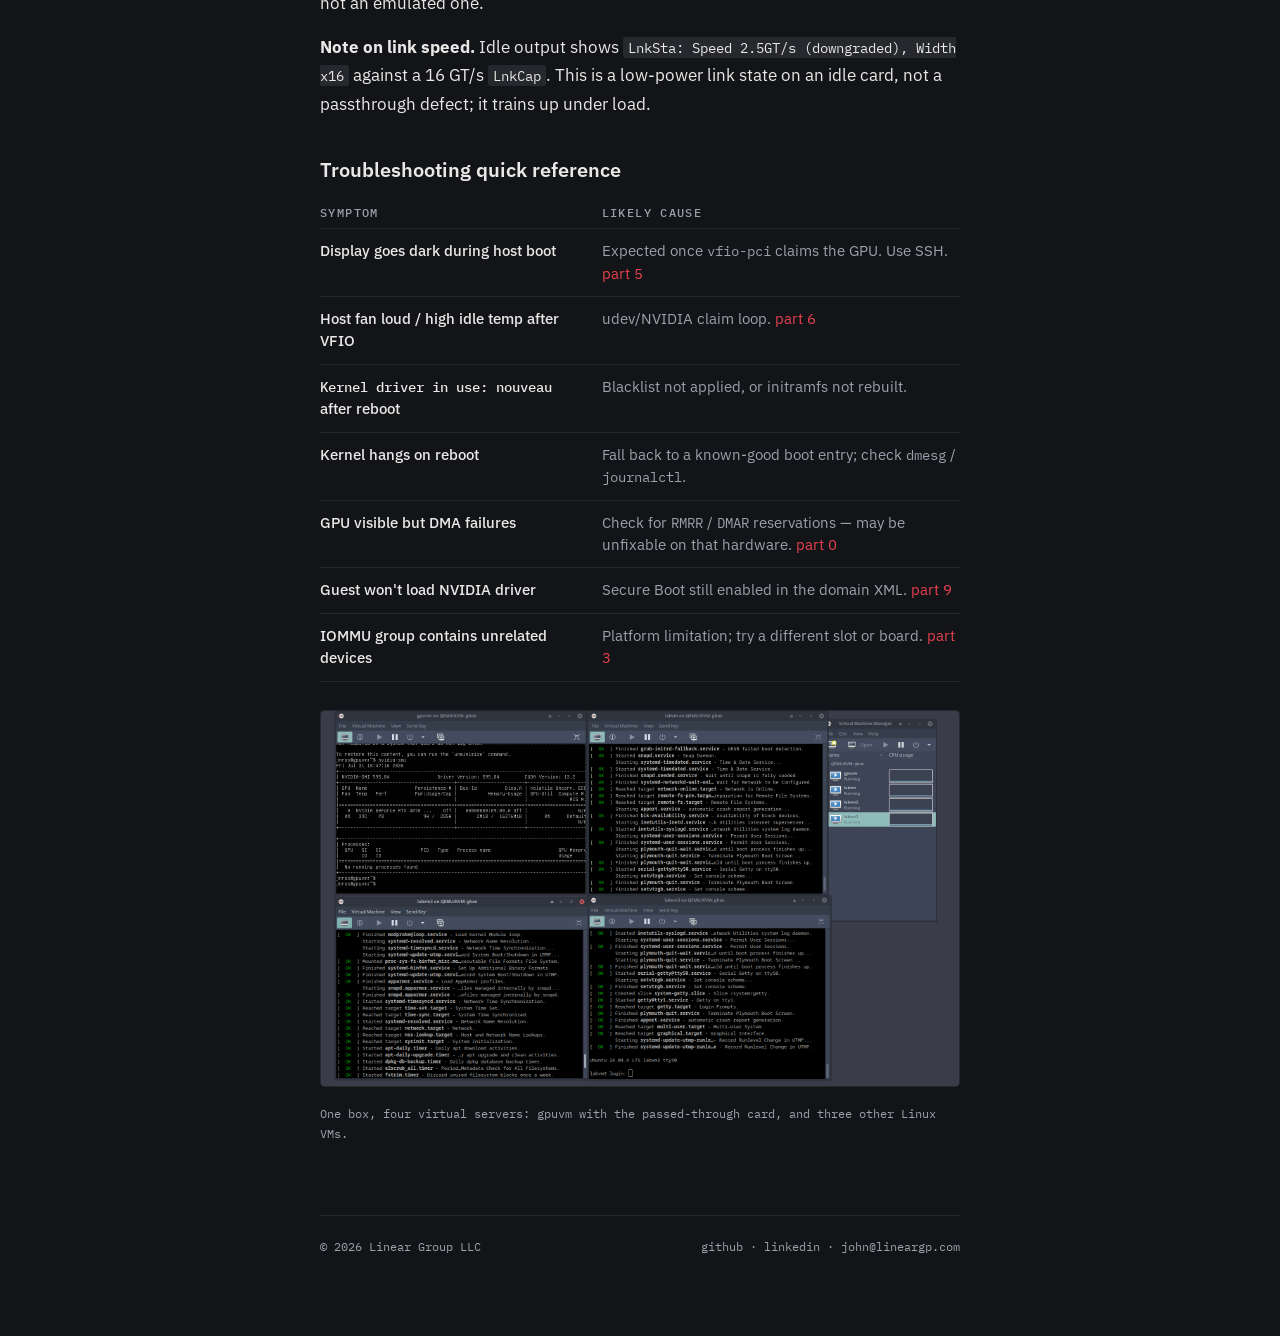
==== commit 93ce1879: "tweak" ====
--- a/notes/2026-07-gpu-passthrough/index.html
+++ b/notes/2026-07-gpu-passthrough/index.html
@@ -287,7 +287,7 @@
   <a href="kvm_lab.png" target="_blank" rel="noopener">
     <img src="kvm_lab.png" alt="Four QEMU/KVM console windows on one desktop with virt-manager behind them. Top left is gpuvm, logged in, running nvidia-smi: driver 595.84, CUDA 13.2, one GeForce RTX 4070 at 09:00.0, idle. The other three windows are labvm, labvm2 and labvm3 showing ordinary systemd boot logs. virt-manager lists all four as Running.">
   </a>
-  <figcaption>Four guests on one host: gpuvm with the passed-through card, three ordinary VMs alongside.</figcaption>
+  <figcaption>One box, four virtual servers: gpuvm with the passed-through card, and three other Linux VMs.</figcaption>
 </figure>
 
 </article>
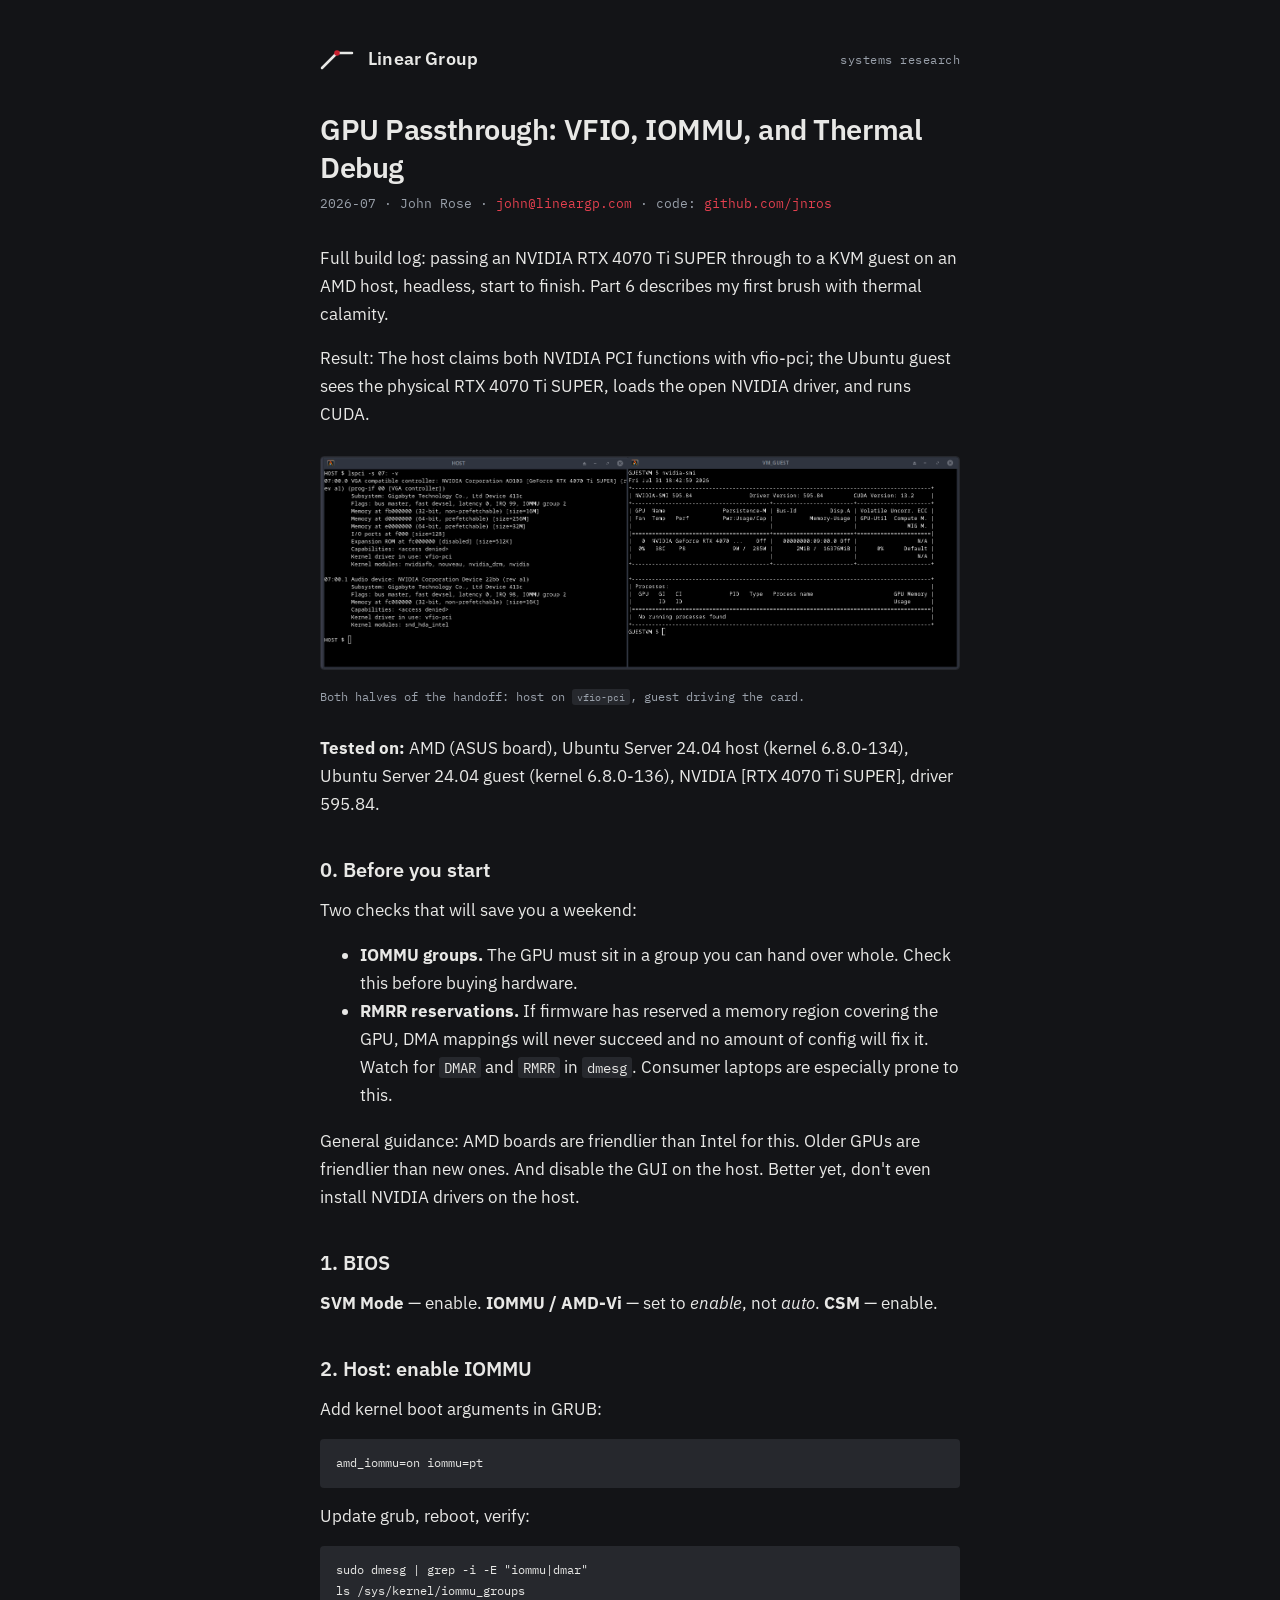
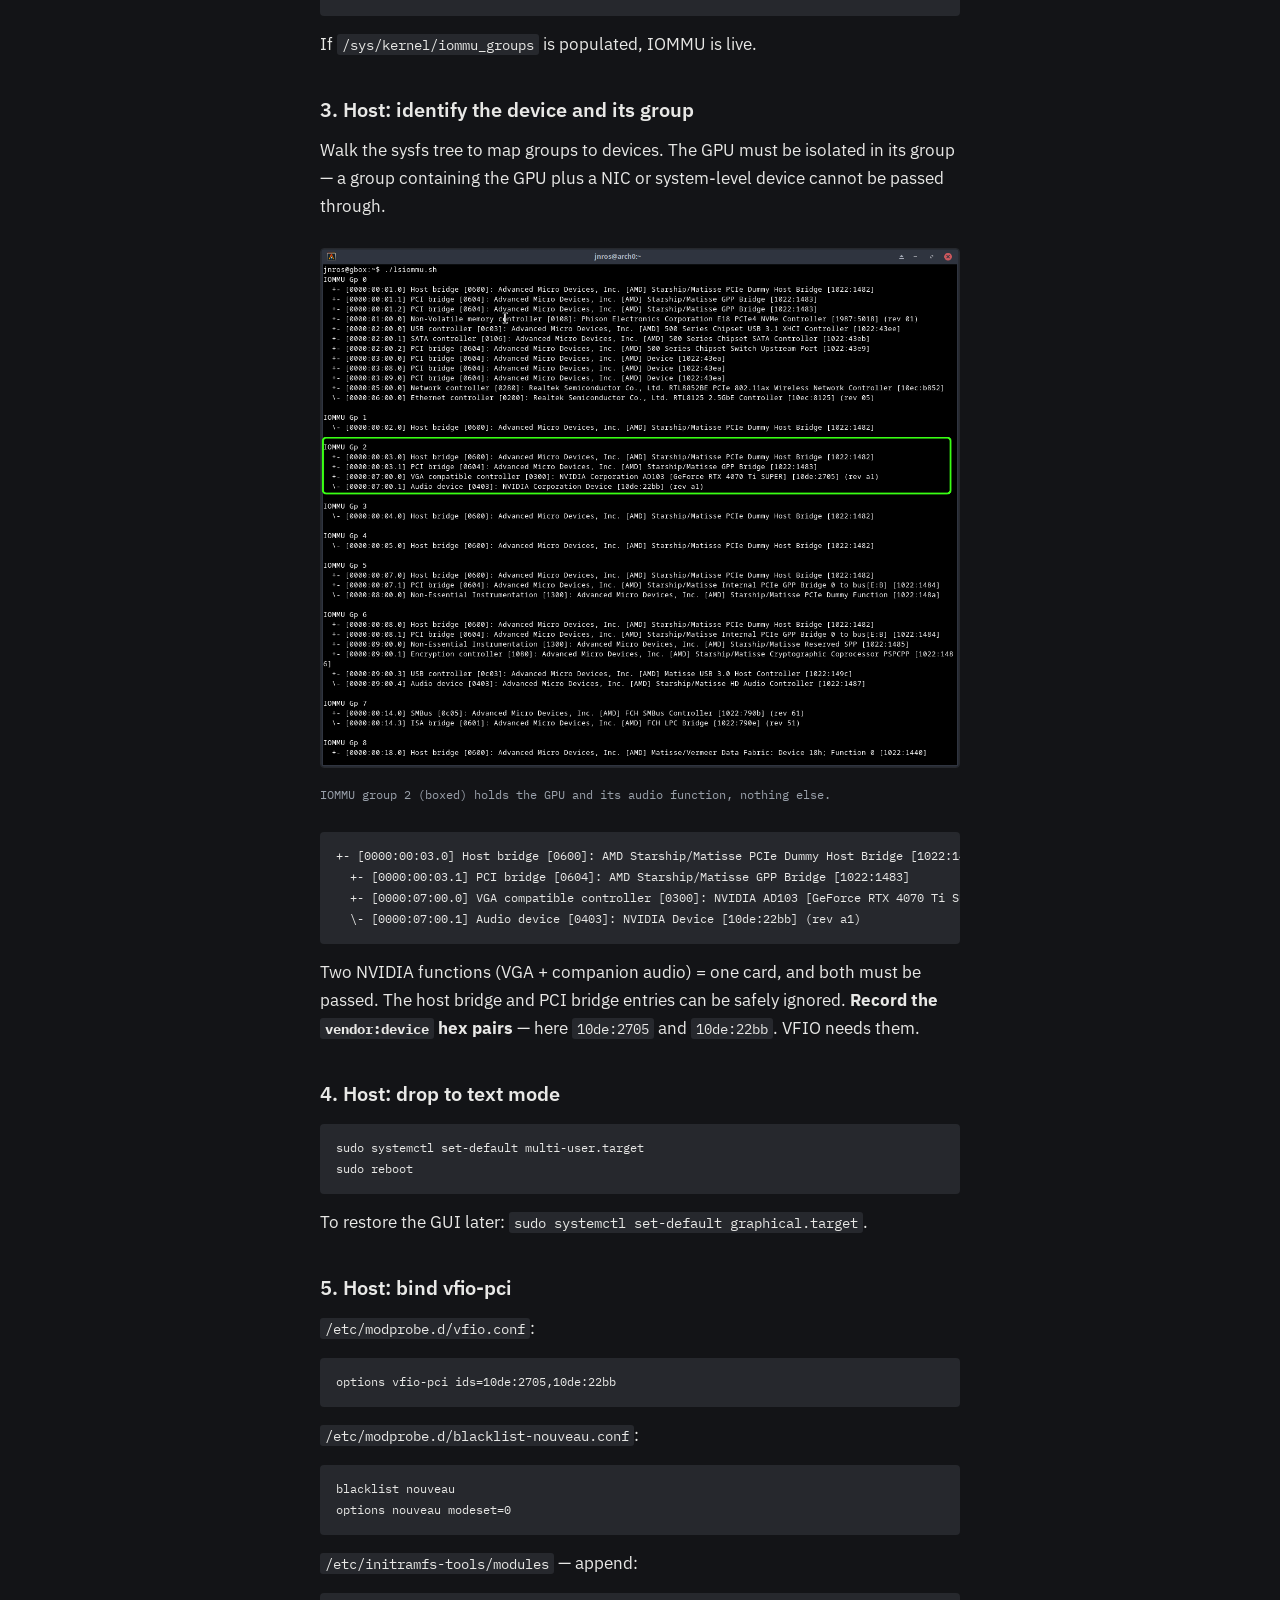
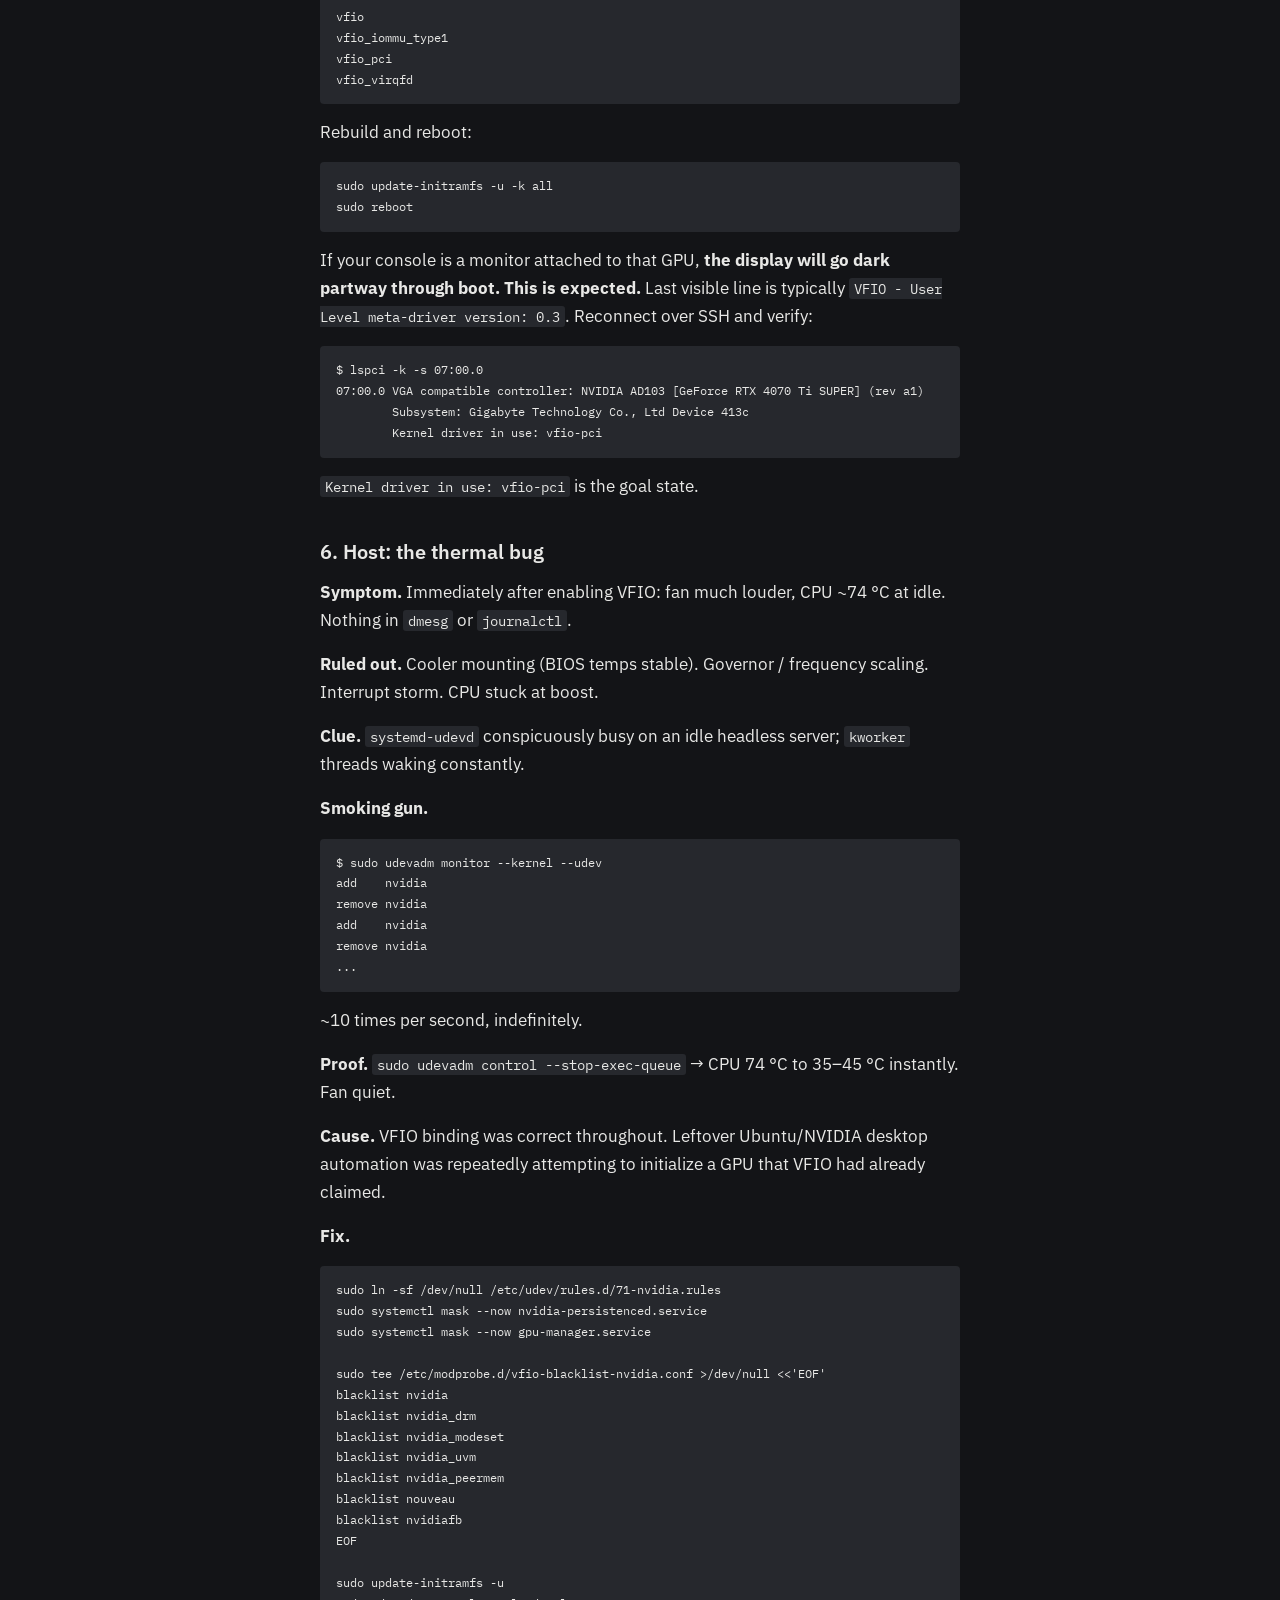
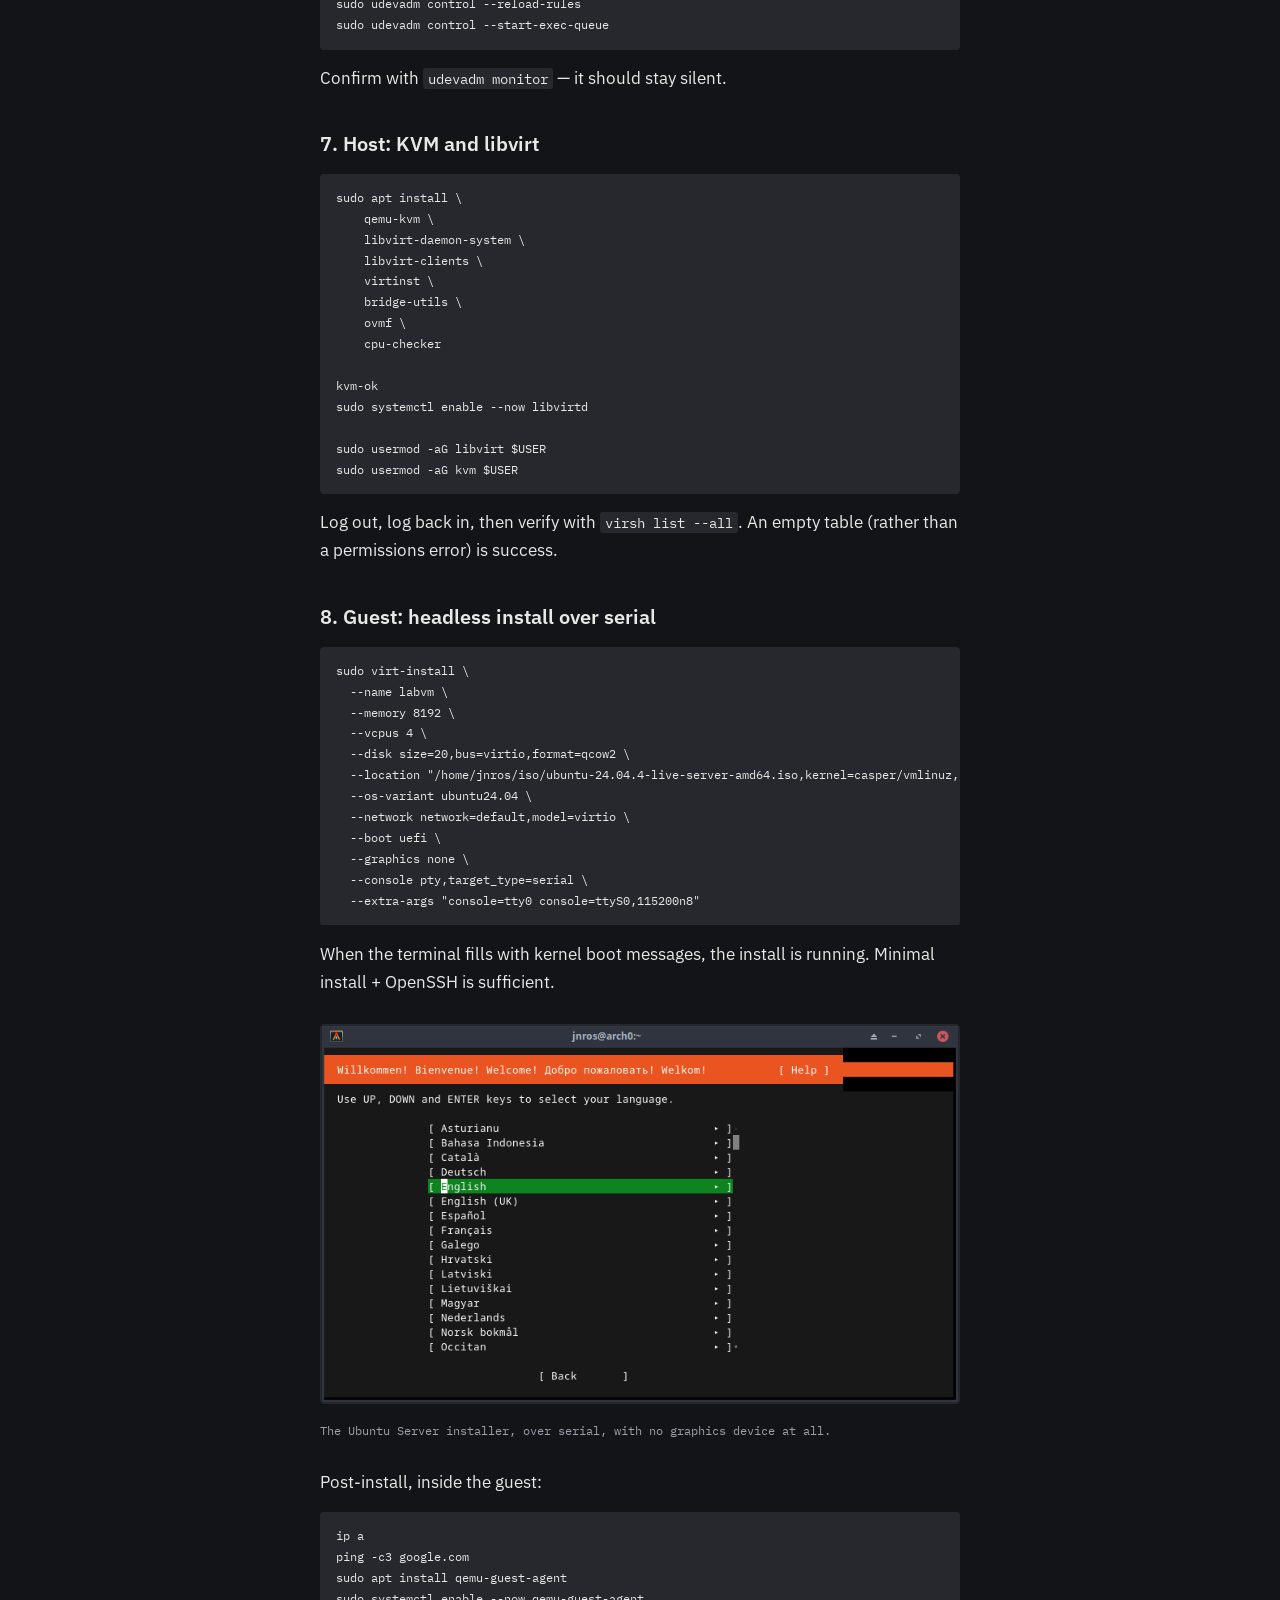
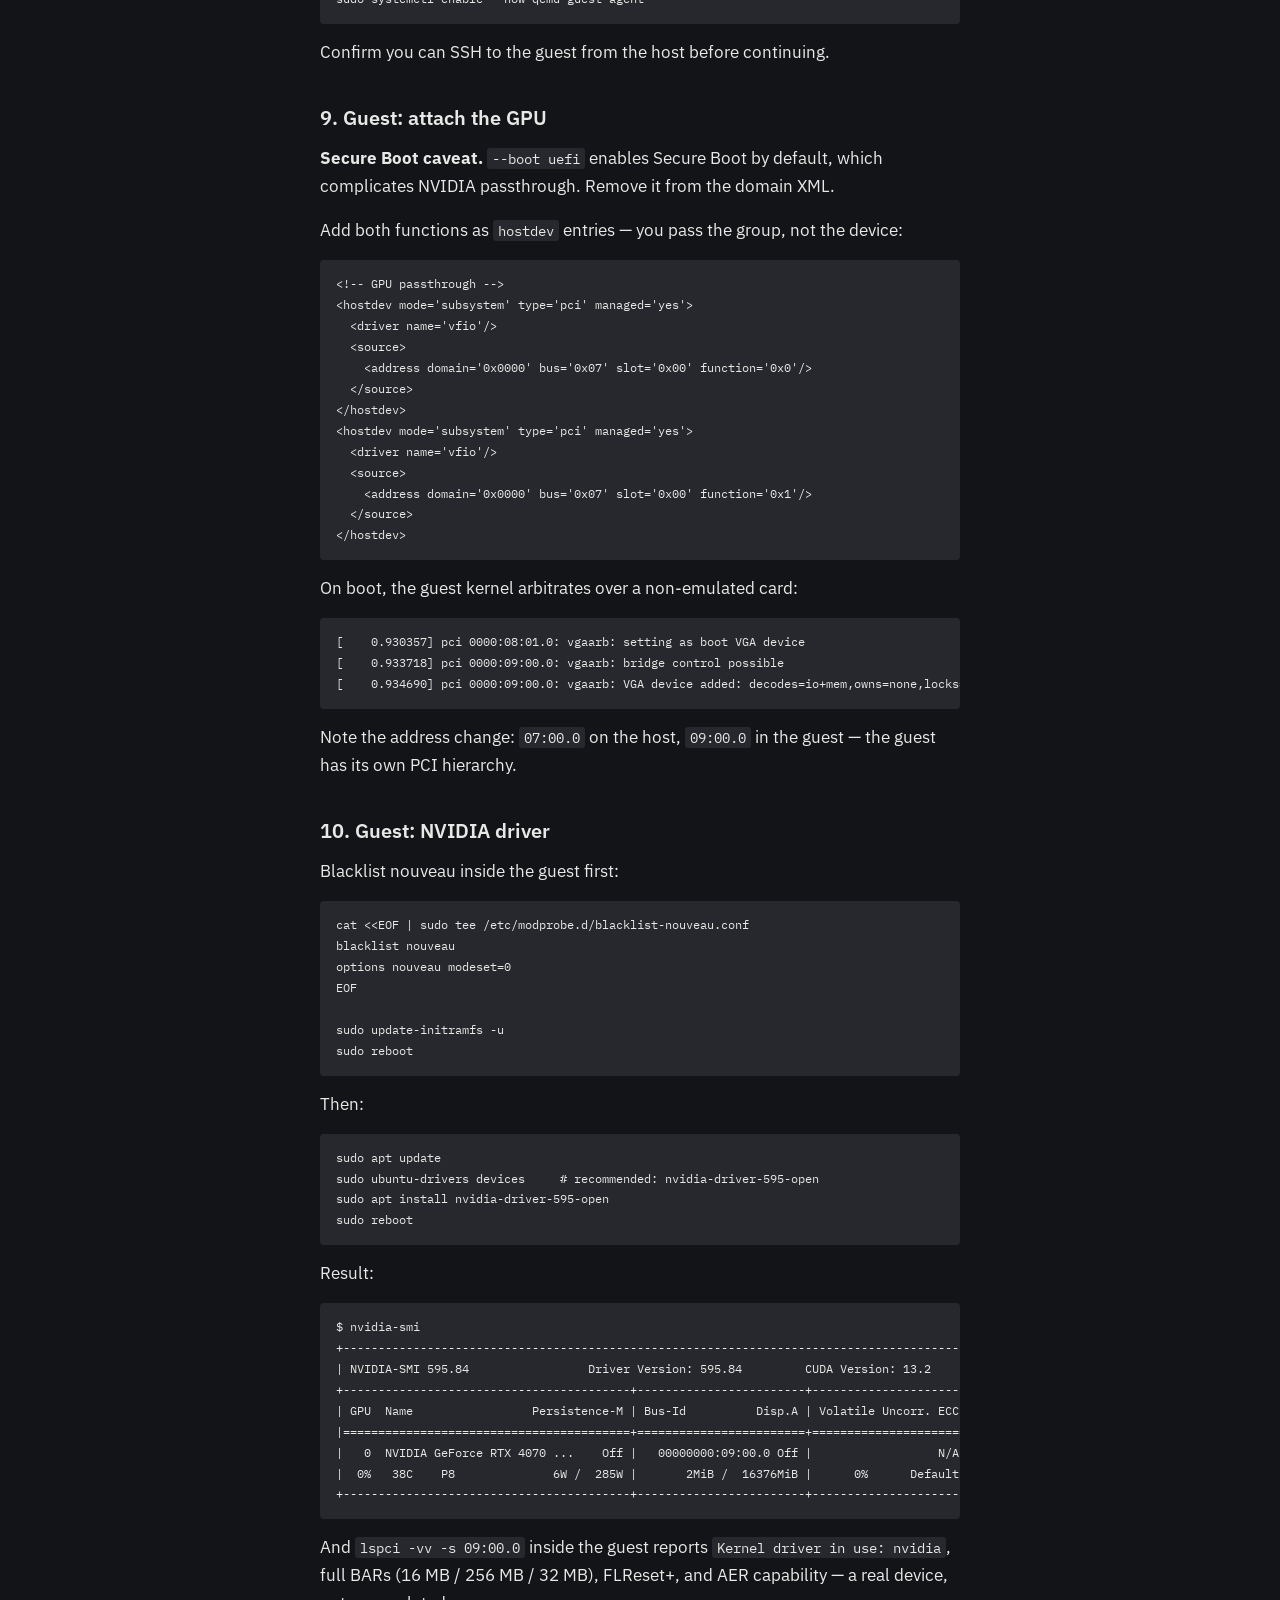
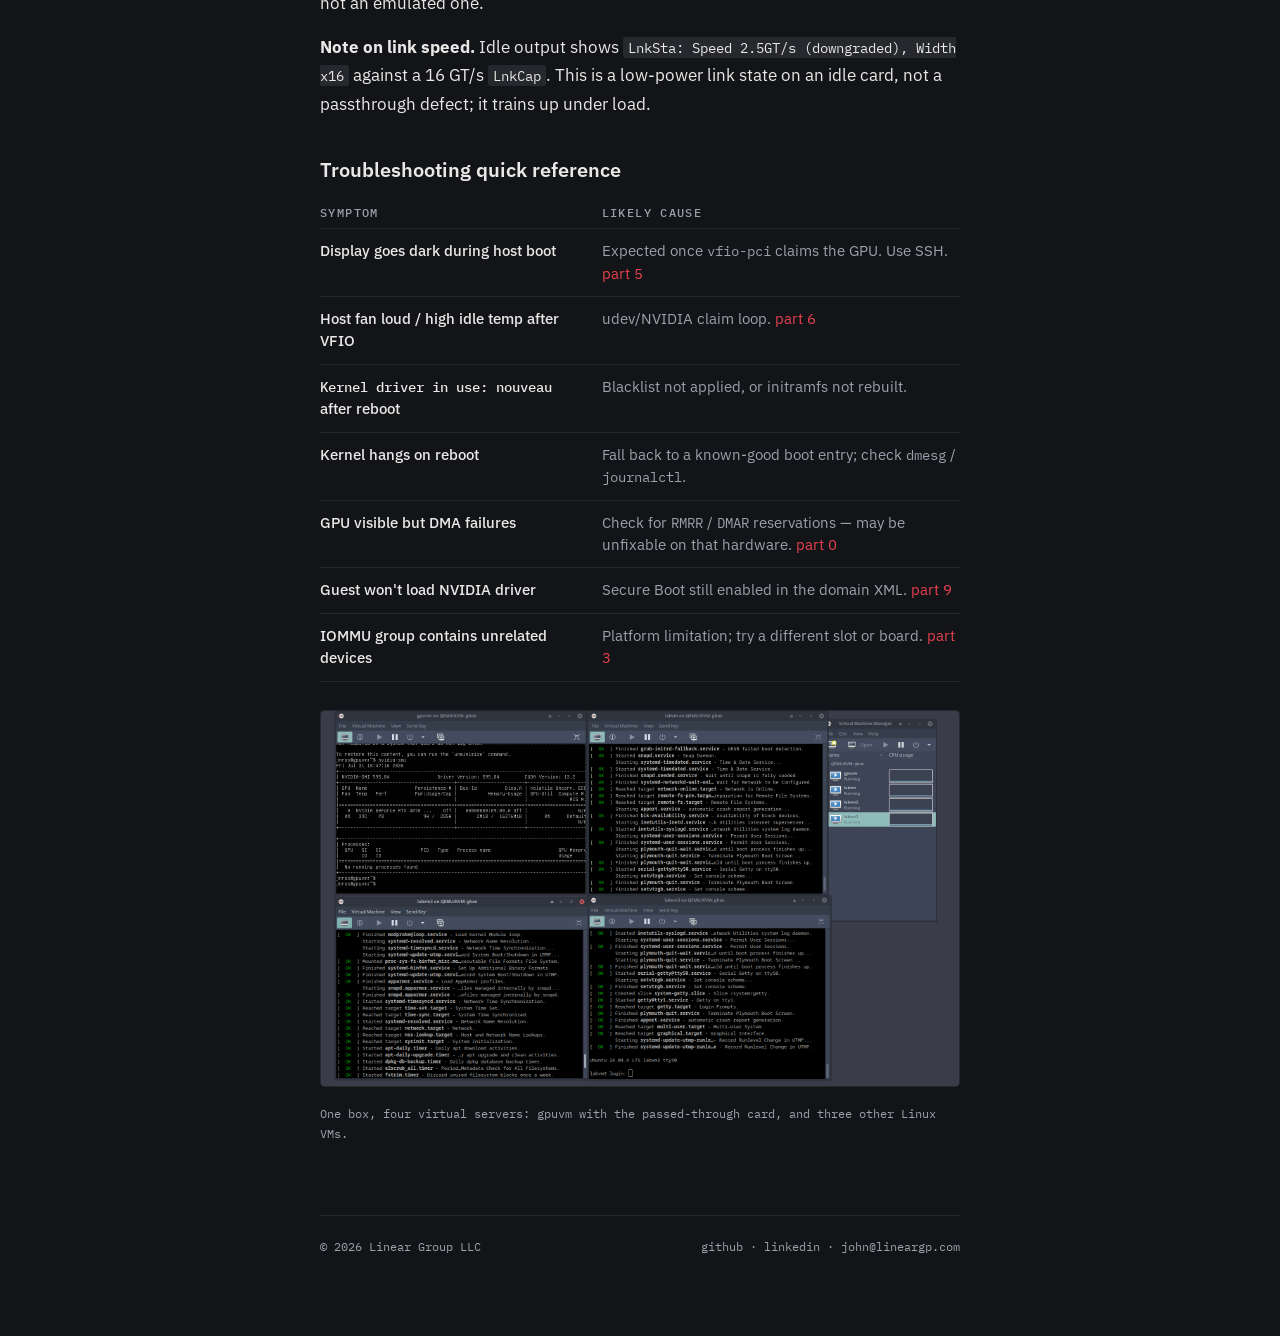
==== commit ea287b58: "." ====
--- a/notes/2026-07-gpu-passthrough/index.html
+++ b/notes/2026-07-gpu-passthrough/index.html
@@ -3,7 +3,7 @@
 <head>
 <meta charset="utf-8">
 <meta name="viewport" content="width=device-width, initial-scale=1">
-<title>GPU Passthrough: VFIO, IOMMU, and a Thermal Bug — Linear Group</title>
+<title>GPU Passthrough: VFIO, IOMMU, and Thermal Debug — Linear Group</title>
 <meta name="description" content="Passing an NVIDIA RTX 4070 Ti SUPER through to a KVM guest on an AMD host, headless, start to finish.">
 <link rel="preconnect" href="https://fonts.googleapis.com">
 <link rel="preconnect" href="https://fonts.gstatic.com" crossorigin>
@@ -39,7 +39,7 @@
 
 <article class="note">
 
-<h1>GPU Passthrough: VFIO, IOMMU, and a Thermal Bug</h1>
+<h1>GPU Passthrough: VFIO, IOMMU, and Thermal Debug</h1>
 <p class="meta">2026-07 · John Rose · <a href="mailto:john@lineargp.com">john@lineargp.com</a> · code: <a href="https://github.com/jnros">github.com/jnros</a></p>
 
 <p>Full build log: passing an NVIDIA RTX 4070 Ti SUPER through to a KVM guest on an AMD host, headless, start to finish. Part 6 describes my first brush with thermal calamity.</p>
